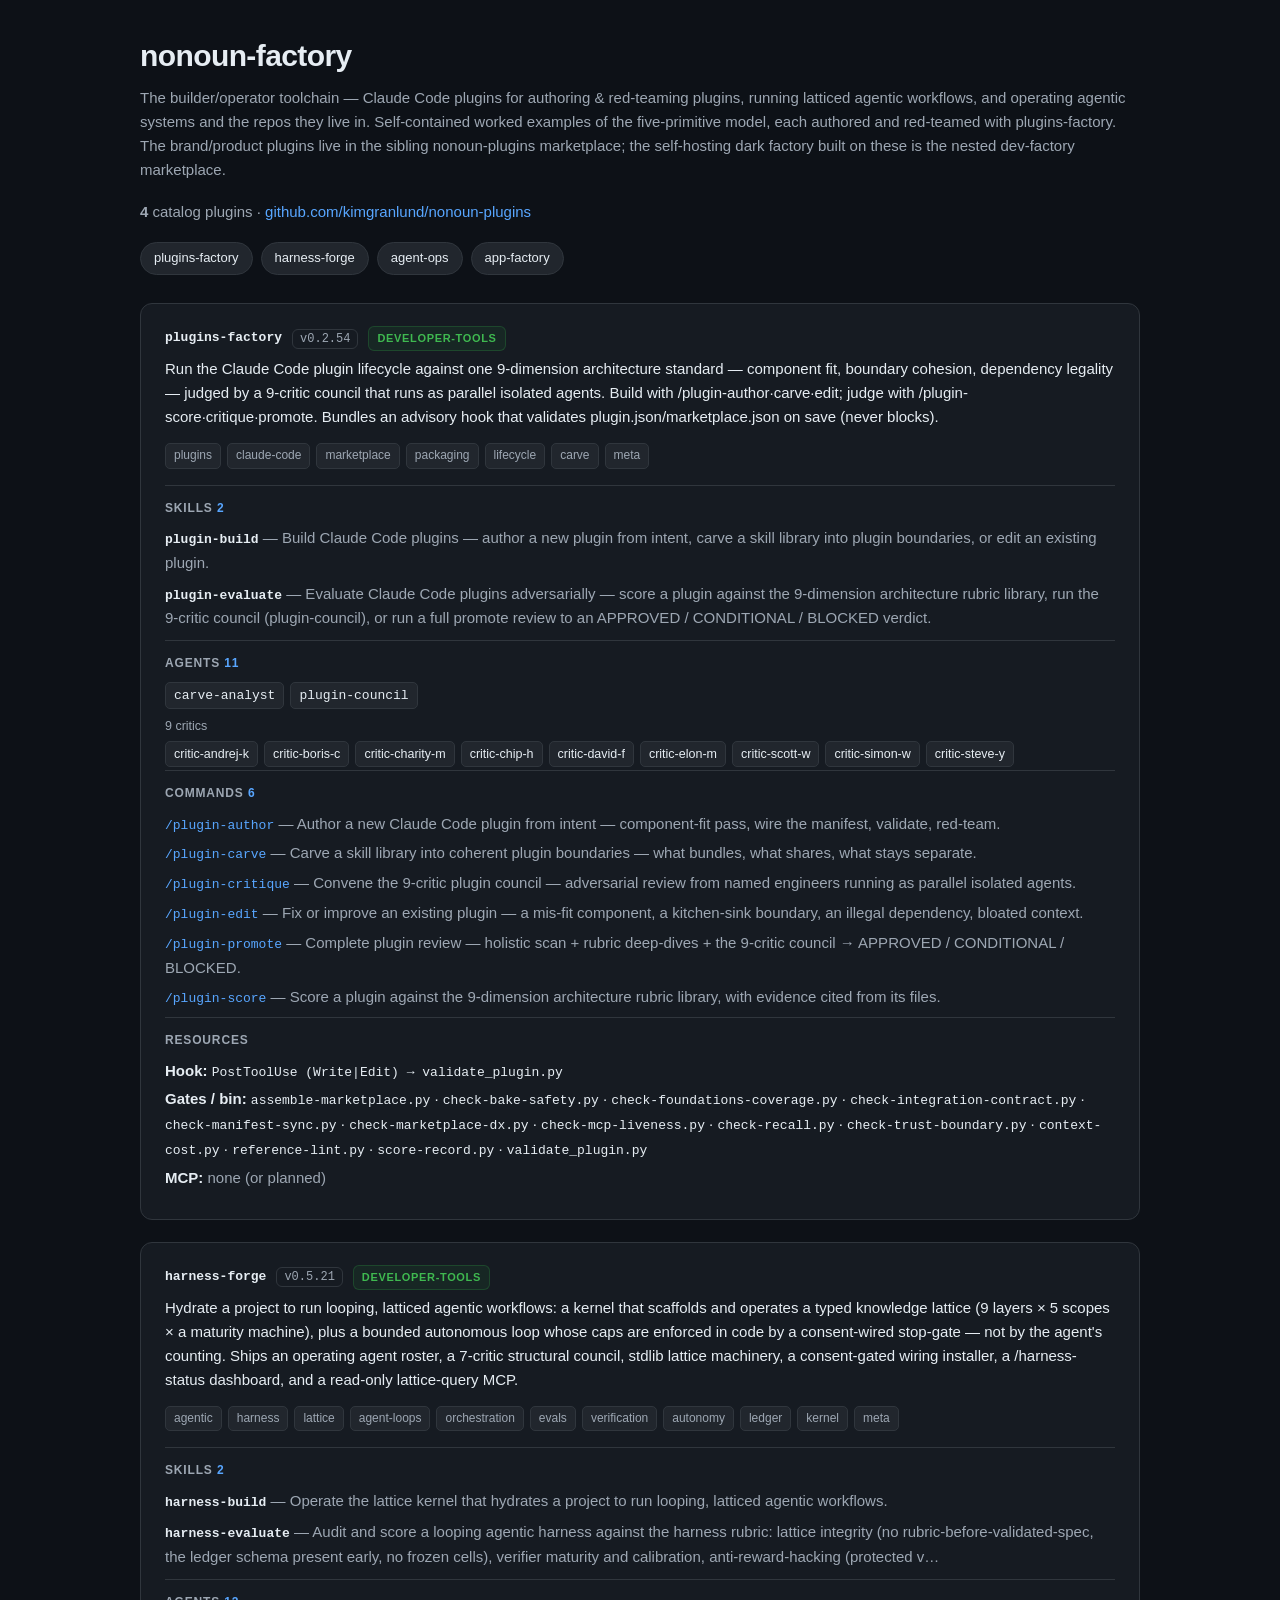
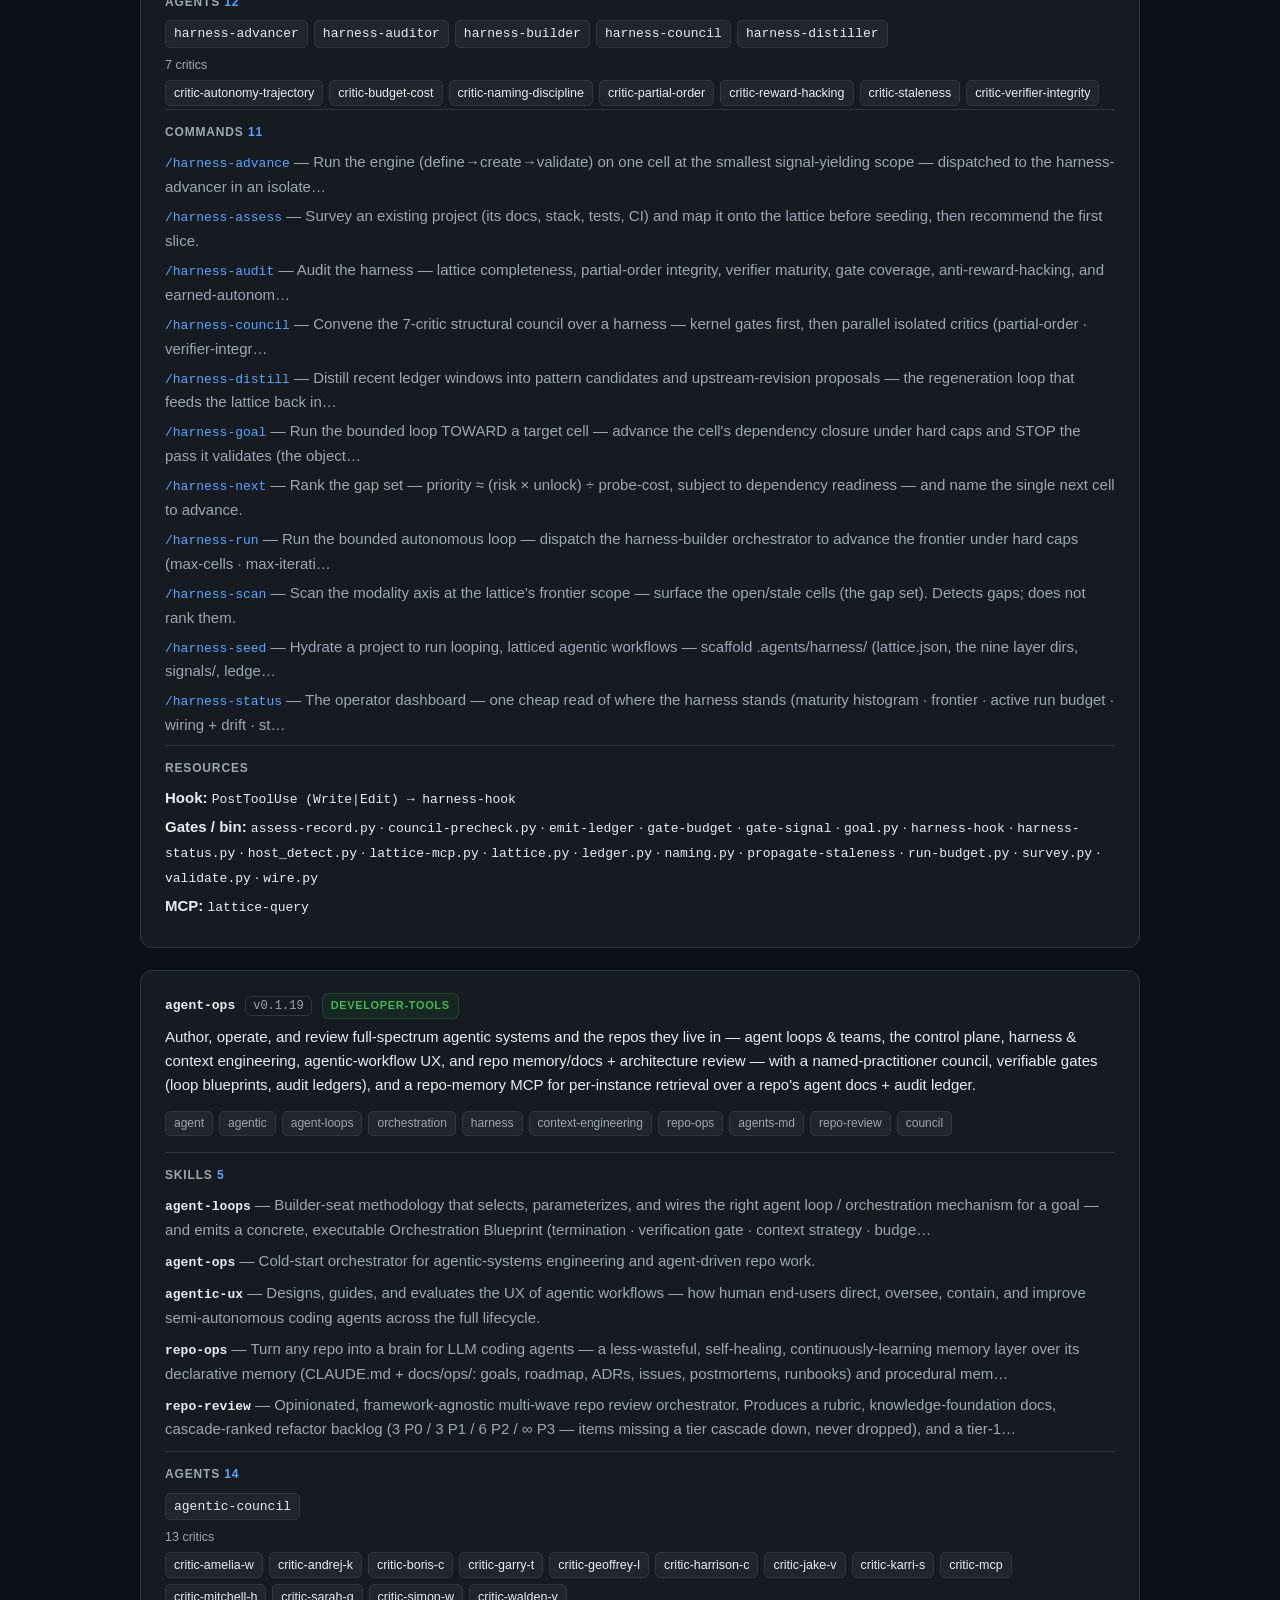
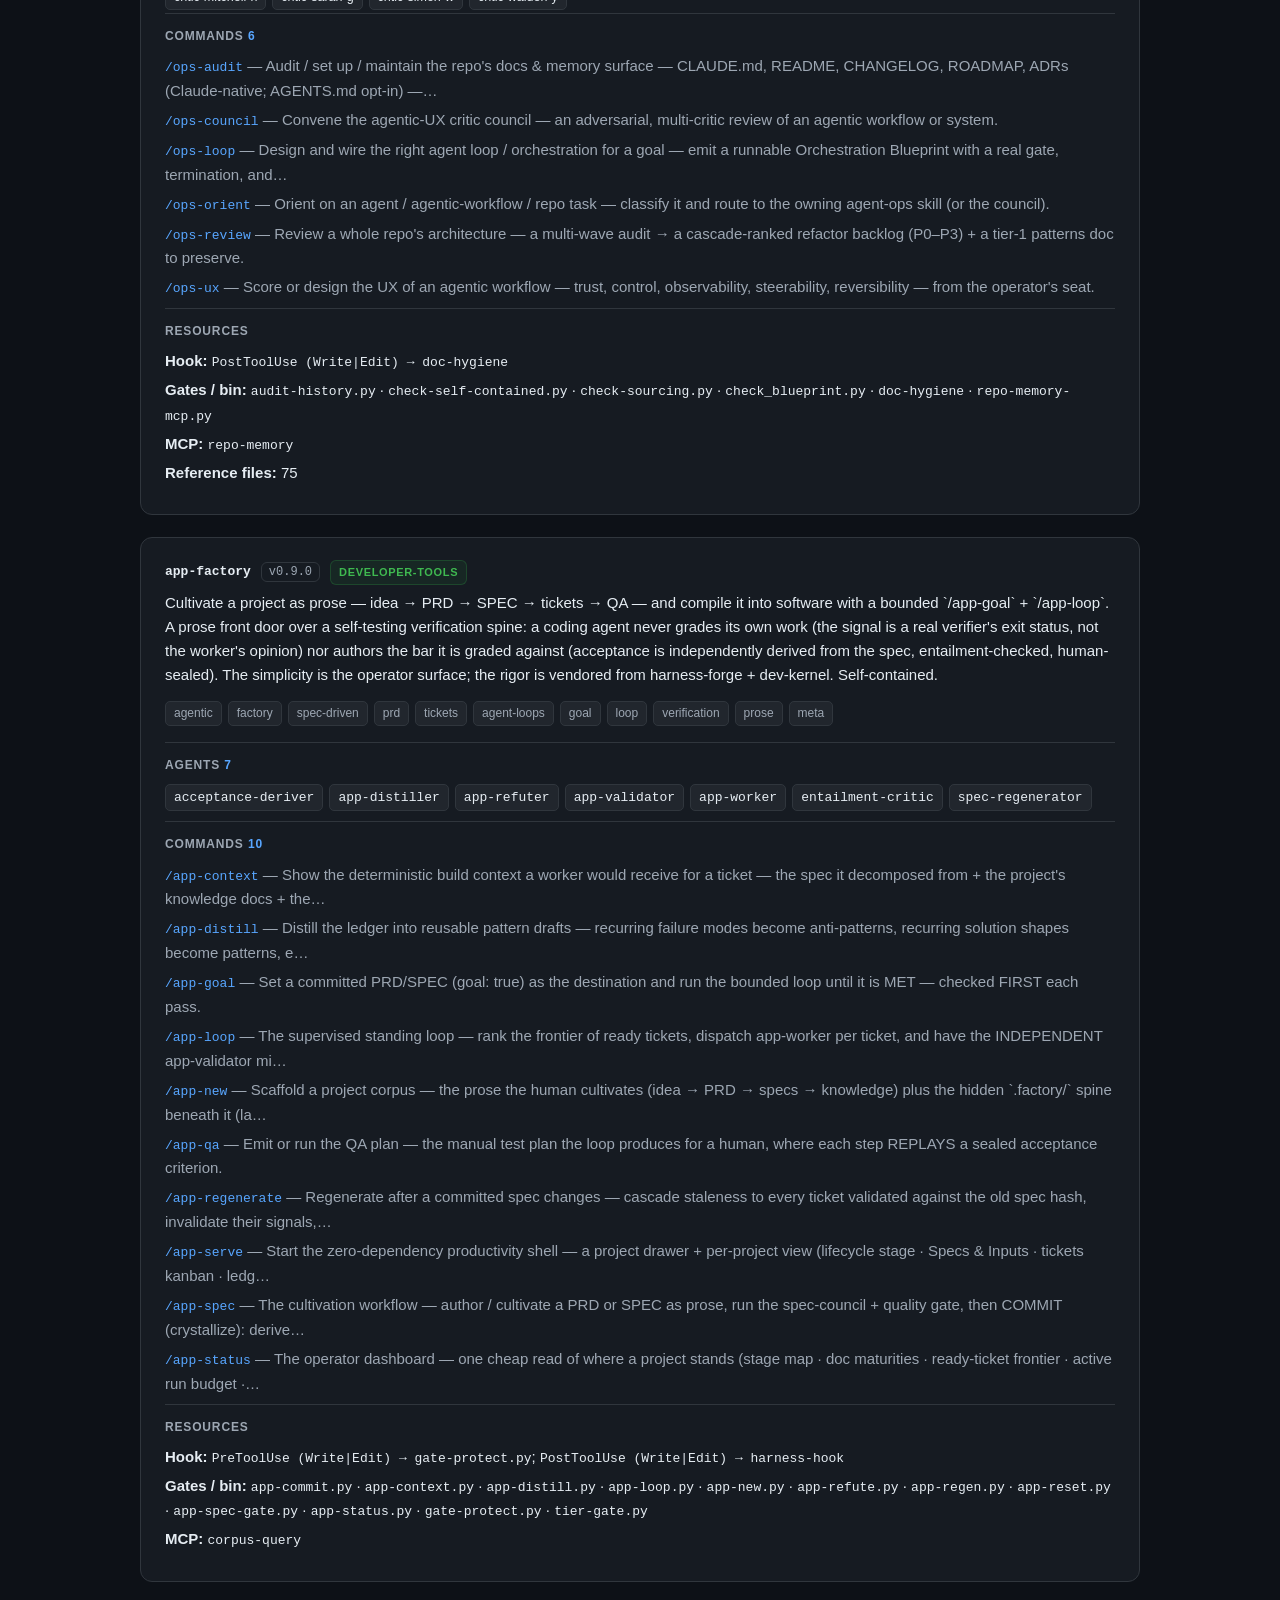
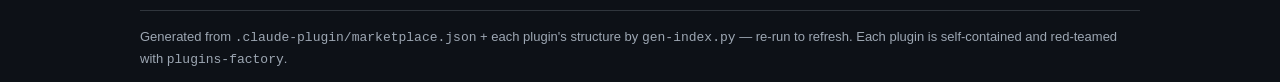
==== index.html @ a5244bf3 "dev-factory: harness-council hardening of the prompt→autonomous loop (H5/H6) A harness-council red-t" ====
<!doctype html>
<html lang="en"><head><meta charset="utf-8">
<meta name="viewport" content="width=device-width,initial-scale=1">
<title>nonoun-factory — catalog</title>
<style>
:root{--bg:#0d1117;--card:#161b22;--bd:#30363d;--fg:#e6edf3;--mut:#9da7b3;--acc:#58a6ff;--chip:#21262d}
*{box-sizing:border-box}
body{margin:0;background:var(--bg);color:var(--fg);font:15px/1.6 -apple-system,BlinkMacSystemFont,"Segoe UI",Helvetica,Arial,sans-serif}
a{color:var(--acc);text-decoration:none}a:hover{text-decoration:underline}
.wrap{max-width:1040px;margin:0 auto;padding:32px 20px 64px}
header h1{margin:0 0 6px;font-size:30px;letter-spacing:-.02em}
header .sub{color:var(--mut);margin:0 0 18px}
nav{display:flex;flex-wrap:wrap;gap:8px;margin:0 0 28px}
nav a{background:var(--chip);border:1px solid var(--bd);border-radius:20px;padding:5px 13px;font-size:13px;color:var(--fg)}
nav a:hover{border-color:var(--acc);text-decoration:none}
.card{background:var(--card);border:1px solid var(--bd);border-radius:12px;padding:22px 24px;margin:0 0 22px;scroll-margin-top:16px}
.card h2{margin:0 0 4px;font-size:22px;display:flex;align-items:center;gap:10px;flex-wrap:wrap}
.ver{font:12px/1 ui-monospace,monospace;color:var(--mut);border:1px solid var(--bd);border-radius:6px;padding:3px 7px}
.cat{font-size:11px;text-transform:uppercase;letter-spacing:.06em;color:#3fb950;border:1px solid #2ea04344;background:#2ea04318;border-radius:6px;padding:3px 8px}
.desc{color:var(--fg);margin:6px 0 14px}
.chips{display:flex;flex-wrap:wrap;gap:6px;margin:0 0 16px}
.chip{background:var(--chip);border:1px solid var(--bd);border-radius:5px;padding:2px 8px;font-size:12px;color:var(--mut)}
.sec{border-top:1px solid var(--bd);padding:13px 0 3px}
.sec h3{margin:0 0 8px;font-size:12px;text-transform:uppercase;letter-spacing:.07em;color:var(--mut)}
.sec h3 .n{color:var(--acc)}
code,.mono{font-family:ui-monospace,SFMono-Regular,Menlo,monospace;font-size:13px}
.skill{margin:0 0 7px}
.skill b{color:var(--fg)}.skill .d{color:var(--mut)}
.list{display:flex;flex-wrap:wrap;gap:6px}
.list .it{background:var(--chip);border:1px solid var(--bd);border-radius:5px;padding:2px 8px;font-size:12.5px}
.cmd{margin:0 0 5px}.cmd code{color:var(--acc)}.cmd .d{color:var(--mut)}
.muted{color:var(--mut)}
footer{color:var(--mut);font-size:13px;border-top:1px solid var(--bd);margin-top:28px;padding-top:16px}
</style></head><body><div class='wrap'>
<header><h1>nonoun-factory</h1>
<p class='sub'>The builder/operator toolchain — Claude Code plugins for authoring &amp; red-teaming plugins, running latticed agentic workflows, and operating agentic systems and the repos they live in. Self-contained worked examples of the five-primitive model, each authored and red-teamed with plugins-factory. The brand/product plugins live in the sibling nonoun-plugins marketplace; the self-hosting dark factory built on these is the nested dev-factory marketplace.</p>
<p class='sub'><b>4</b> catalog plugins · <a href='https://github.com/kimgranlund/nonoun-plugins'>github.com/kimgranlund/nonoun-plugins</a></p></header>
<nav><a href='#plugins-factory'>plugins-factory</a><a href='#harness-forge'>harness-forge</a><a href='#agent-ops'>agent-ops</a><a href='#app-factory'>app-factory</a></nav>
<section class='card' id='plugins-factory'>
<h2><code>plugins-factory</code> <span class='ver'>v0.2.54</span> <span class='cat'>developer-tools</span></h2>
<p class='desc'>Run the Claude Code plugin lifecycle against one 9-dimension architecture standard — component fit, boundary cohesion, dependency legality — judged by a 9-critic council that runs as parallel isolated agents. Build with /plugin-author·carve·edit; judge with /plugin-score·critique·promote. Bundles an advisory hook that validates plugin.json/marketplace.json on save (never blocks).</p>
<div class='chips'><span class='chip'>plugins</span><span class='chip'>claude-code</span><span class='chip'>marketplace</span><span class='chip'>packaging</span><span class='chip'>lifecycle</span><span class='chip'>carve</span><span class='chip'>meta</span></div>
<div class='sec'><h3>Skills <span class='n'>2</span></h3>
<div class='skill'><b><code>plugin-build</code></b> <span class='d'>— Build Claude Code plugins — author a new plugin from intent, carve a skill library into plugin boundaries, or edit an existing plugin.</span></div>
<div class='skill'><b><code>plugin-evaluate</code></b> <span class='d'>— Evaluate Claude Code plugins adversarially — score a plugin against the 9-dimension architecture rubric library, run the 9-critic council (plugin-council), or run a full promote review to an APPROVED / CONDITIONAL / BLOCKED verdict.</span></div>
</div>
<div class='sec'><h3>Agents <span class='n'>11</span></h3>
<div class='list' style='margin-bottom:7px'><span class='it'><code>carve-analyst</code></span><span class='it'><code>plugin-council</code></span></div>
<div class='muted' style='font-size:12.5px;margin-bottom:5px'>9 critics</div>
<div class='list'><span class='it'>critic-andrej-k</span><span class='it'>critic-boris-c</span><span class='it'>critic-charity-m</span><span class='it'>critic-chip-h</span><span class='it'>critic-david-f</span><span class='it'>critic-elon-m</span><span class='it'>critic-scott-w</span><span class='it'>critic-simon-w</span><span class='it'>critic-steve-y</span></div>
</div>
<div class='sec'><h3>Commands <span class='n'>6</span></h3>
<div class='cmd'><code>/plugin-author</code> <span class='d'>— Author a new Claude Code plugin from intent — component-fit pass, wire the manifest, validate, red-team.</span></div>
<div class='cmd'><code>/plugin-carve</code> <span class='d'>— Carve a skill library into coherent plugin boundaries — what bundles, what shares, what stays separate.</span></div>
<div class='cmd'><code>/plugin-critique</code> <span class='d'>— Convene the 9-critic plugin council — adversarial review from named engineers running as parallel isolated agents.</span></div>
<div class='cmd'><code>/plugin-edit</code> <span class='d'>— Fix or improve an existing plugin — a mis-fit component, a kitchen-sink boundary, an illegal dependency, bloated context.</span></div>
<div class='cmd'><code>/plugin-promote</code> <span class='d'>— Complete plugin review — holistic scan + rubric deep-dives + the 9-critic council → APPROVED / CONDITIONAL / BLOCKED.</span></div>
<div class='cmd'><code>/plugin-score</code> <span class='d'>— Score a plugin against the 9-dimension architecture rubric library, with evidence cited from its files.</span></div>
</div>
<div class='sec'><h3>Resources</h3><div style='margin-bottom:4px'><b>Hook:</b> <code>PostToolUse (Write|Edit) → validate_plugin.py</code></div><div style='margin-bottom:4px'><b>Gates / bin:</b> <code>assemble-marketplace.py</code> · <code>check-bake-safety.py</code> · <code>check-foundations-coverage.py</code> · <code>check-integration-contract.py</code> · <code>check-manifest-sync.py</code> · <code>check-marketplace-dx.py</code> · <code>check-mcp-liveness.py</code> · <code>check-recall.py</code> · <code>check-trust-boundary.py</code> · <code>context-cost.py</code> · <code>reference-lint.py</code> · <code>score-record.py</code> · <code>validate_plugin.py</code></div><div style='margin-bottom:4px'><b>MCP:</b> <span class='muted'>none (or planned)</span></div></div>
</section>
<section class='card' id='harness-forge'>
<h2><code>harness-forge</code> <span class='ver'>v0.5.21</span> <span class='cat'>developer-tools</span></h2>
<p class='desc'>Hydrate a project to run looping, latticed agentic workflows: a kernel that scaffolds and operates a typed knowledge lattice (9 layers × 5 scopes × a maturity machine), plus a bounded autonomous loop whose caps are enforced in code by a consent-wired stop-gate — not by the agent&#x27;s counting. Ships an operating agent roster, a 7-critic structural council, stdlib lattice machinery, a consent-gated wiring installer, a /harness-status dashboard, and a read-only lattice-query MCP.</p>
<div class='chips'><span class='chip'>agentic</span><span class='chip'>harness</span><span class='chip'>lattice</span><span class='chip'>agent-loops</span><span class='chip'>orchestration</span><span class='chip'>evals</span><span class='chip'>verification</span><span class='chip'>autonomy</span><span class='chip'>ledger</span><span class='chip'>kernel</span><span class='chip'>meta</span></div>
<div class='sec'><h3>Skills <span class='n'>2</span></h3>
<div class='skill'><b><code>harness-build</code></b> <span class='d'>— Operate the lattice kernel that hydrates a project to run looping, latticed agentic workflows.</span></div>
<div class='skill'><b><code>harness-evaluate</code></b> <span class='d'>— Audit and score a looping agentic harness against the harness rubric: lattice integrity (no rubric-before-validated-spec, the ledger schema present early, no frozen cells), verifier maturity and calibration, anti-reward-hacking (protected v…</span></div>
</div>
<div class='sec'><h3>Agents <span class='n'>12</span></h3>
<div class='list' style='margin-bottom:7px'><span class='it'><code>harness-advancer</code></span><span class='it'><code>harness-auditor</code></span><span class='it'><code>harness-builder</code></span><span class='it'><code>harness-council</code></span><span class='it'><code>harness-distiller</code></span></div>
<div class='muted' style='font-size:12.5px;margin-bottom:5px'>7 critics</div>
<div class='list'><span class='it'>critic-autonomy-trajectory</span><span class='it'>critic-budget-cost</span><span class='it'>critic-naming-discipline</span><span class='it'>critic-partial-order</span><span class='it'>critic-reward-hacking</span><span class='it'>critic-staleness</span><span class='it'>critic-verifier-integrity</span></div>
</div>
<div class='sec'><h3>Commands <span class='n'>11</span></h3>
<div class='cmd'><code>/harness-advance</code> <span class='d'>— Run the engine (define→create→validate) on one cell at the smallest signal-yielding scope — dispatched to the harness-advancer in an isolate…</span></div>
<div class='cmd'><code>/harness-assess</code> <span class='d'>— Survey an existing project (its docs, stack, tests, CI) and map it onto the lattice before seeding, then recommend the first slice.</span></div>
<div class='cmd'><code>/harness-audit</code> <span class='d'>— Audit the harness — lattice completeness, partial-order integrity, verifier maturity, gate coverage, anti-reward-hacking, and earned-autonom…</span></div>
<div class='cmd'><code>/harness-council</code> <span class='d'>— Convene the 7-critic structural council over a harness — kernel gates first, then parallel isolated critics (partial-order · verifier-integr…</span></div>
<div class='cmd'><code>/harness-distill</code> <span class='d'>— Distill recent ledger windows into pattern candidates and upstream-revision proposals — the regeneration loop that feeds the lattice back in…</span></div>
<div class='cmd'><code>/harness-goal</code> <span class='d'>— Run the bounded loop TOWARD a target cell — advance the cell&#x27;s dependency closure under hard caps and STOP the pass it validates (the object…</span></div>
<div class='cmd'><code>/harness-next</code> <span class='d'>— Rank the gap set — priority ≈ (risk × unlock) ÷ probe-cost, subject to dependency readiness — and name the single next cell to advance.</span></div>
<div class='cmd'><code>/harness-run</code> <span class='d'>— Run the bounded autonomous loop — dispatch the harness-builder orchestrator to advance the frontier under hard caps (max-cells · max-iterati…</span></div>
<div class='cmd'><code>/harness-scan</code> <span class='d'>— Scan the modality axis at the lattice&#x27;s frontier scope — surface the open/stale cells (the gap set). Detects gaps; does not rank them.</span></div>
<div class='cmd'><code>/harness-seed</code> <span class='d'>— Hydrate a project to run looping, latticed agentic workflows — scaffold .agents/harness/ (lattice.json, the nine layer dirs, signals/, ledge…</span></div>
<div class='cmd'><code>/harness-status</code> <span class='d'>— The operator dashboard — one cheap read of where the harness stands (maturity histogram · frontier · active run budget · wiring + drift · st…</span></div>
</div>
<div class='sec'><h3>Resources</h3><div style='margin-bottom:4px'><b>Hook:</b> <code>PostToolUse (Write|Edit) → harness-hook</code></div><div style='margin-bottom:4px'><b>Gates / bin:</b> <code>assess-record.py</code> · <code>council-precheck.py</code> · <code>emit-ledger</code> · <code>gate-budget</code> · <code>gate-signal</code> · <code>goal.py</code> · <code>harness-hook</code> · <code>harness-status.py</code> · <code>host_detect.py</code> · <code>lattice-mcp.py</code> · <code>lattice.py</code> · <code>ledger.py</code> · <code>naming.py</code> · <code>propagate-staleness</code> · <code>run-budget.py</code> · <code>survey.py</code> · <code>validate.py</code> · <code>wire.py</code></div><div style='margin-bottom:4px'><b>MCP:</b> <code>lattice-query</code></div></div>
</section>
<section class='card' id='agent-ops'>
<h2><code>agent-ops</code> <span class='ver'>v0.1.19</span> <span class='cat'>developer-tools</span></h2>
<p class='desc'>Author, operate, and review full-spectrum agentic systems and the repos they live in — agent loops &amp; teams, the control plane, harness &amp; context engineering, agentic-workflow UX, and repo memory/docs + architecture review — with a named-practitioner council, verifiable gates (loop blueprints, audit ledgers), and a repo-memory MCP for per-instance retrieval over a repo&#x27;s agent docs + audit ledger.</p>
<div class='chips'><span class='chip'>agent</span><span class='chip'>agentic</span><span class='chip'>agent-loops</span><span class='chip'>orchestration</span><span class='chip'>harness</span><span class='chip'>context-engineering</span><span class='chip'>repo-ops</span><span class='chip'>agents-md</span><span class='chip'>repo-review</span><span class='chip'>council</span></div>
<div class='sec'><h3>Skills <span class='n'>5</span></h3>
<div class='skill'><b><code>agent-loops</code></b> <span class='d'>— Builder-seat methodology that selects, parameterizes, and wires the right agent loop / orchestration mechanism for a goal — and emits a concrete, executable Orchestration Blueprint (termination · verification gate · context strategy · budge…</span></div>
<div class='skill'><b><code>agent-ops</code></b> <span class='d'>— Cold-start orchestrator for agentic-systems engineering and agent-driven repo work.</span></div>
<div class='skill'><b><code>agentic-ux</code></b> <span class='d'>— Designs, guides, and evaluates the UX of agentic workflows — how human end-users direct, oversee, contain, and improve semi-autonomous coding agents across the full lifecycle.</span></div>
<div class='skill'><b><code>repo-ops</code></b> <span class='d'>— Turn any repo into a brain for LLM coding agents — a less-wasteful, self-healing, continuously-learning memory layer over its declarative memory (CLAUDE.md + docs/ops/: goals, roadmap, ADRs, issues, postmortems, runbooks) and procedural mem…</span></div>
<div class='skill'><b><code>repo-review</code></b> <span class='d'>— Opinionated, framework-agnostic multi-wave repo review orchestrator. Produces a rubric, knowledge-foundation docs, cascade-ranked refactor backlog (3 P0 / 3 P1 / 6 P2 / ∞ P3 — items missing a tier cascade down, never dropped), and a tier-1…</span></div>
</div>
<div class='sec'><h3>Agents <span class='n'>14</span></h3>
<div class='list' style='margin-bottom:7px'><span class='it'><code>agentic-council</code></span></div>
<div class='muted' style='font-size:12.5px;margin-bottom:5px'>13 critics</div>
<div class='list'><span class='it'>critic-amelia-w</span><span class='it'>critic-andrej-k</span><span class='it'>critic-boris-c</span><span class='it'>critic-garry-t</span><span class='it'>critic-geoffrey-l</span><span class='it'>critic-harrison-c</span><span class='it'>critic-jake-v</span><span class='it'>critic-karri-s</span><span class='it'>critic-mcp</span><span class='it'>critic-mitchell-h</span><span class='it'>critic-sarah-g</span><span class='it'>critic-simon-w</span><span class='it'>critic-walden-y</span></div>
</div>
<div class='sec'><h3>Commands <span class='n'>6</span></h3>
<div class='cmd'><code>/ops-audit</code> <span class='d'>— Audit / set up / maintain the repo&#x27;s docs &amp; memory surface — CLAUDE.md, README, CHANGELOG, ROADMAP, ADRs (Claude-native; AGENTS.md opt-in) —…</span></div>
<div class='cmd'><code>/ops-council</code> <span class='d'>— Convene the agentic-UX critic council — an adversarial, multi-critic review of an agentic workflow or system.</span></div>
<div class='cmd'><code>/ops-loop</code> <span class='d'>— Design and wire the right agent loop / orchestration for a goal — emit a runnable Orchestration Blueprint with a real gate, termination, and…</span></div>
<div class='cmd'><code>/ops-orient</code> <span class='d'>— Orient on an agent / agentic-workflow / repo task — classify it and route to the owning agent-ops skill (or the council).</span></div>
<div class='cmd'><code>/ops-review</code> <span class='d'>— Review a whole repo&#x27;s architecture — a multi-wave audit → a cascade-ranked refactor backlog (P0–P3) + a tier-1 patterns doc to preserve.</span></div>
<div class='cmd'><code>/ops-ux</code> <span class='d'>— Score or design the UX of an agentic workflow — trust, control, observability, steerability, reversibility — from the operator&#x27;s seat.</span></div>
</div>
<div class='sec'><h3>Resources</h3><div style='margin-bottom:4px'><b>Hook:</b> <code>PostToolUse (Write|Edit) → doc-hygiene</code></div><div style='margin-bottom:4px'><b>Gates / bin:</b> <code>audit-history.py</code> · <code>check-self-contained.py</code> · <code>check-sourcing.py</code> · <code>check_blueprint.py</code> · <code>doc-hygiene</code> · <code>repo-memory-mcp.py</code></div><div style='margin-bottom:4px'><b>MCP:</b> <code>repo-memory</code></div><div style='margin-bottom:4px'><b>Reference files:</b> 75</div></div>
</section>
<section class='card' id='app-factory'>
<h2><code>app-factory</code> <span class='ver'>v0.9.0</span> <span class='cat'>developer-tools</span></h2>
<p class='desc'>Cultivate a project as prose — idea → PRD → SPEC → tickets → QA — and compile it into software with a bounded `/app-goal` + `/app-loop`. A prose front door over a self-testing verification spine: a coding agent never grades its own work (the signal is a real verifier&#x27;s exit status, not the worker&#x27;s opinion) nor authors the bar it is graded against (acceptance is independently derived from the spec, entailment-checked, human-sealed). The simplicity is the operator surface; the rigor is vendored from harness-forge + dev-kernel. Self-contained.</p>
<div class='chips'><span class='chip'>agentic</span><span class='chip'>factory</span><span class='chip'>spec-driven</span><span class='chip'>prd</span><span class='chip'>tickets</span><span class='chip'>agent-loops</span><span class='chip'>goal</span><span class='chip'>loop</span><span class='chip'>verification</span><span class='chip'>prose</span><span class='chip'>meta</span></div>
<div class='sec'><h3>Agents <span class='n'>7</span></h3>
<div class='list' style='margin-bottom:7px'><span class='it'><code>acceptance-deriver</code></span><span class='it'><code>app-distiller</code></span><span class='it'><code>app-refuter</code></span><span class='it'><code>app-validator</code></span><span class='it'><code>app-worker</code></span><span class='it'><code>entailment-critic</code></span><span class='it'><code>spec-regenerator</code></span></div>
</div>
<div class='sec'><h3>Commands <span class='n'>10</span></h3>
<div class='cmd'><code>/app-context</code> <span class='d'>— Show the deterministic build context a worker would receive for a ticket — the spec it decomposed from + the project&#x27;s knowledge docs + the…</span></div>
<div class='cmd'><code>/app-distill</code> <span class='d'>— Distill the ledger into reusable pattern drafts — recurring failure modes become anti-patterns, recurring solution shapes become patterns, e…</span></div>
<div class='cmd'><code>/app-goal</code> <span class='d'>— Set a committed PRD/SPEC (goal: true) as the destination and run the bounded loop until it is MET — checked FIRST each pass.</span></div>
<div class='cmd'><code>/app-loop</code> <span class='d'>— The supervised standing loop — rank the frontier of ready tickets, dispatch app-worker per ticket, and have the INDEPENDENT app-validator mi…</span></div>
<div class='cmd'><code>/app-new</code> <span class='d'>— Scaffold a project corpus — the prose the human cultivates (idea → PRD → specs → knowledge) plus the hidden `.factory/` spine beneath it (la…</span></div>
<div class='cmd'><code>/app-qa</code> <span class='d'>— Emit or run the QA plan — the manual test plan the loop produces for a human, where each step REPLAYS a sealed acceptance criterion.</span></div>
<div class='cmd'><code>/app-regenerate</code> <span class='d'>— Regenerate after a committed spec changes — cascade staleness to every ticket validated against the old spec hash, invalidate their signals,…</span></div>
<div class='cmd'><code>/app-serve</code> <span class='d'>— Start the zero-dependency productivity shell — a project drawer + per-project view (lifecycle stage · Specs &amp; Inputs · tickets kanban · ledg…</span></div>
<div class='cmd'><code>/app-spec</code> <span class='d'>— The cultivation workflow — author / cultivate a PRD or SPEC as prose, run the spec-council + quality gate, then COMMIT (crystallize): derive…</span></div>
<div class='cmd'><code>/app-status</code> <span class='d'>— The operator dashboard — one cheap read of where a project stands (stage map · doc maturities · ready-ticket frontier · active run budget ·…</span></div>
</div>
<div class='sec'><h3>Resources</h3><div style='margin-bottom:4px'><b>Hook:</b> <code>PreToolUse (Write|Edit) → gate-protect.py</code>; <code>PostToolUse (Write|Edit) → harness-hook</code></div><div style='margin-bottom:4px'><b>Gates / bin:</b> <code>app-commit.py</code> · <code>app-context.py</code> · <code>app-distill.py</code> · <code>app-loop.py</code> · <code>app-new.py</code> · <code>app-refute.py</code> · <code>app-regen.py</code> · <code>app-reset.py</code> · <code>app-spec-gate.py</code> · <code>app-status.py</code> · <code>gate-protect.py</code> · <code>tier-gate.py</code></div><div style='margin-bottom:4px'><b>MCP:</b> <code>corpus-query</code></div></div>
</section>
<footer>Generated from <code>.claude-plugin/marketplace.json</code> + each plugin's structure by <code>gen-index.py</code> — re-run to refresh. Each plugin is self-contained and red-teamed with <code>plugins-factory</code>.</footer>
</div></body></html>
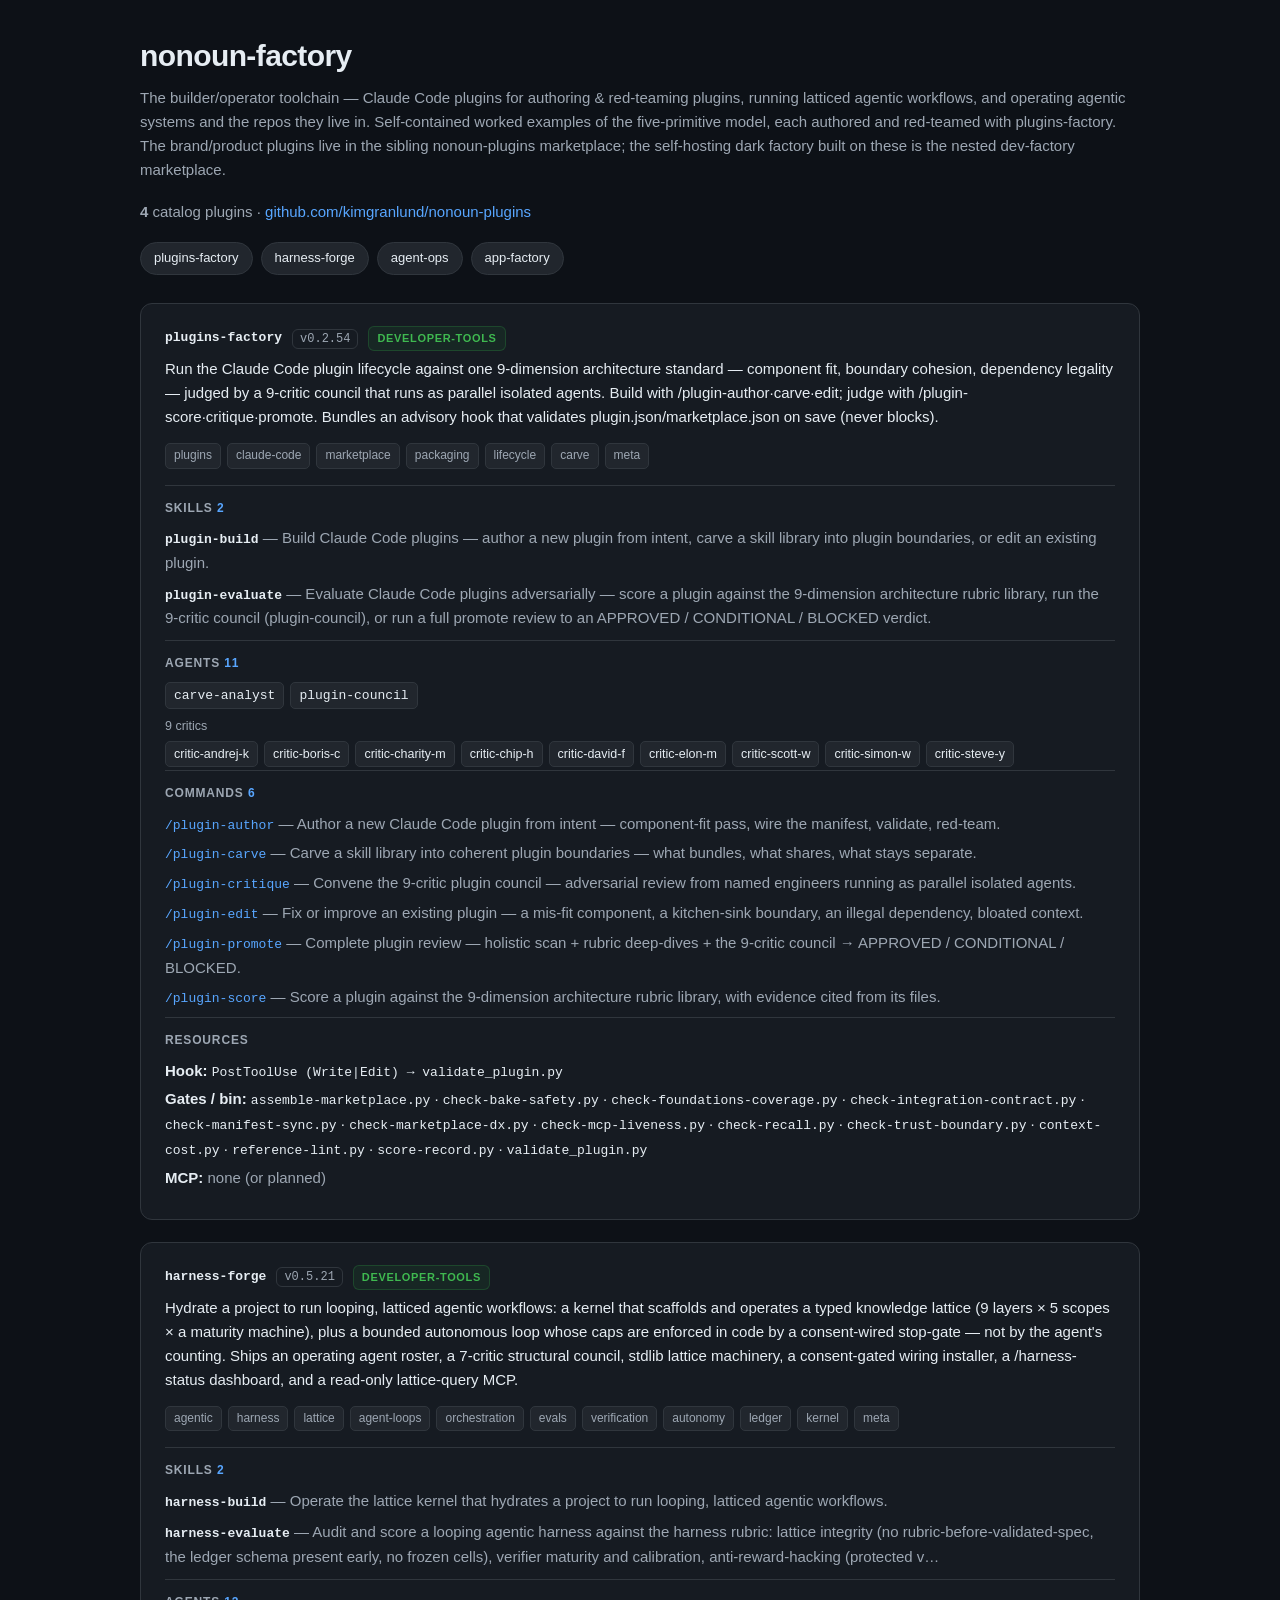
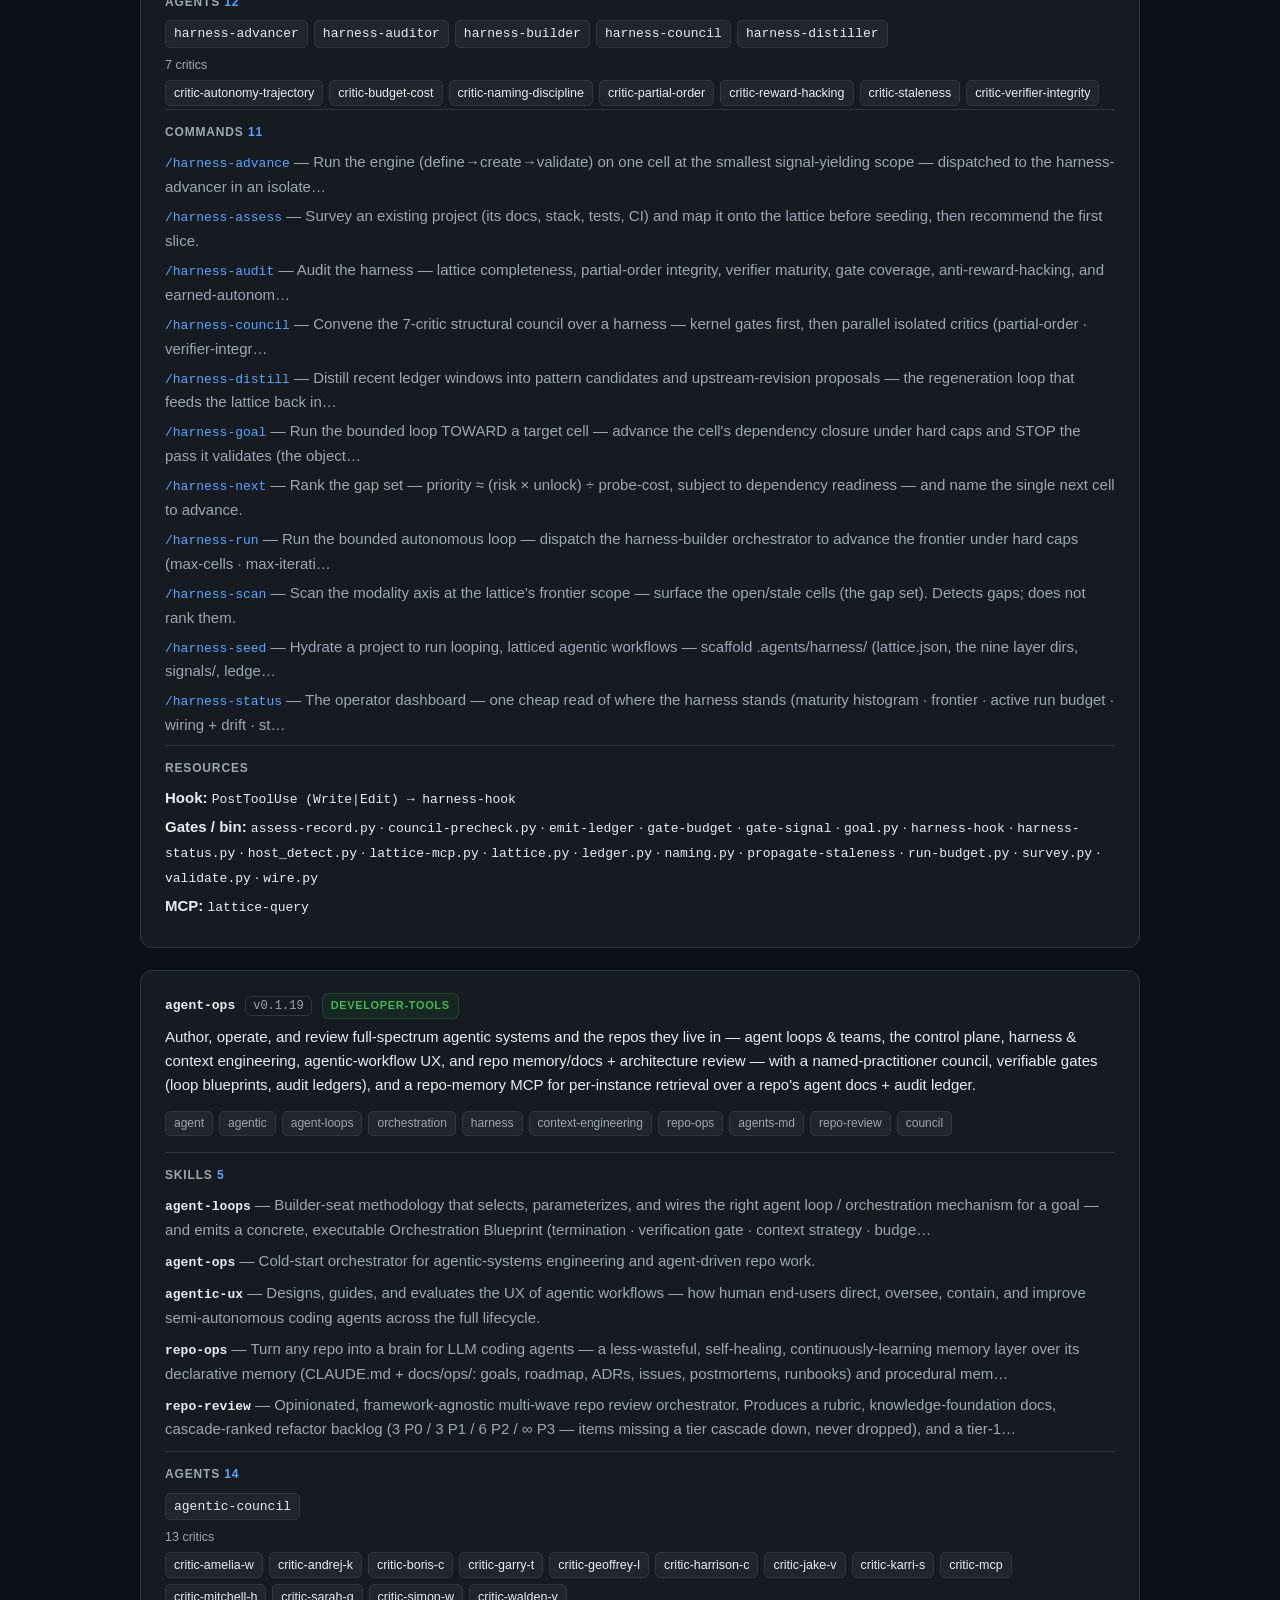
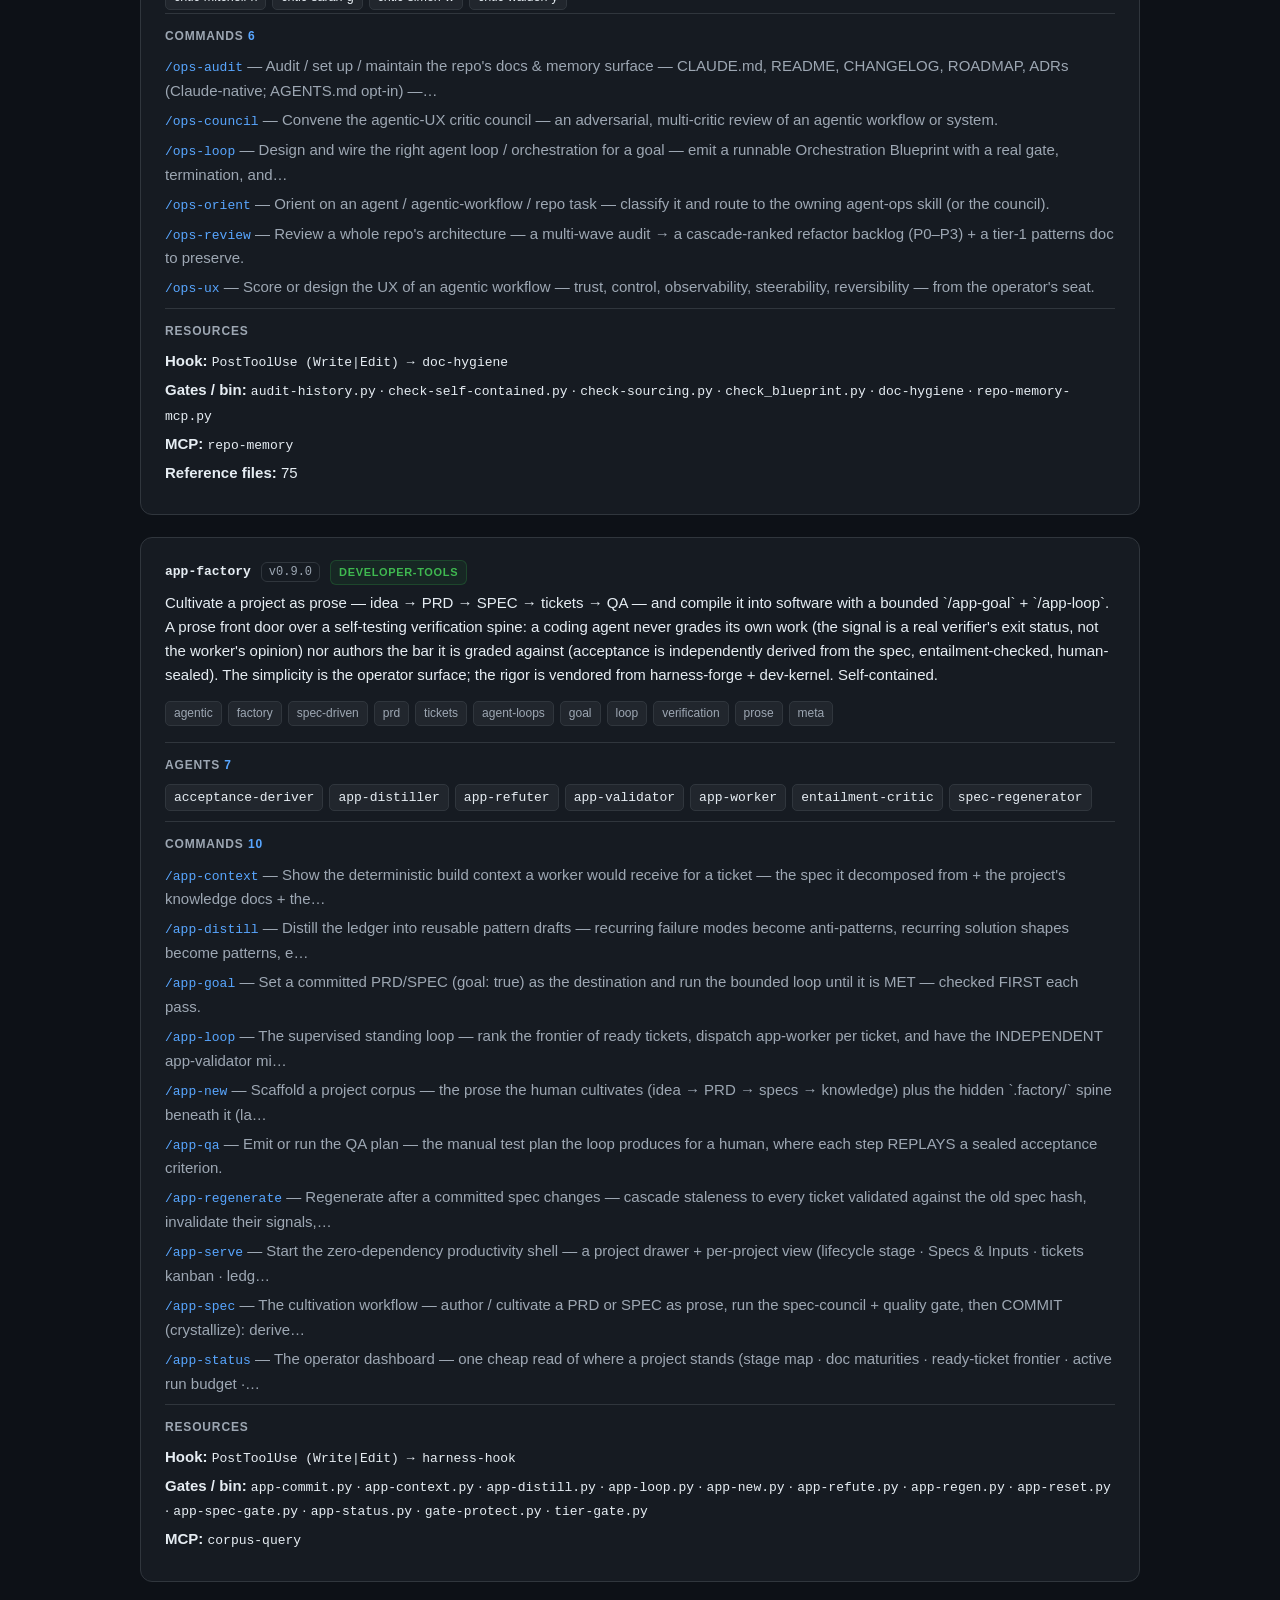
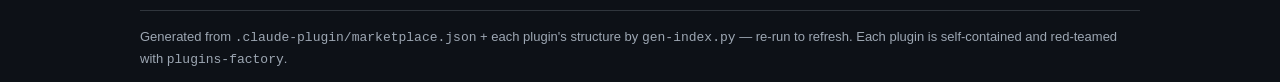
==== commit 8f97e5f8: "dev-factory: regenerate index.html against the committed tree (drop WIP pollution) The prior commit'" ====
--- a/index.html
+++ b/index.html
@@ -132,7 +132,7 @@
 <div class='cmd'><code>/app-spec</code> <span class='d'>— The cultivation workflow — author / cultivate a PRD or SPEC as prose, run the spec-council + quality gate, then COMMIT (crystallize): derive…</span></div>
 <div class='cmd'><code>/app-status</code> <span class='d'>— The operator dashboard — one cheap read of where a project stands (stage map · doc maturities · ready-ticket frontier · active run budget ·…</span></div>
 </div>
-<div class='sec'><h3>Resources</h3><div style='margin-bottom:4px'><b>Hook:</b> <code>PreToolUse (Write|Edit) → gate-protect.py</code>; <code>PostToolUse (Write|Edit) → harness-hook</code></div><div style='margin-bottom:4px'><b>Gates / bin:</b> <code>app-commit.py</code> · <code>app-context.py</code> · <code>app-distill.py</code> · <code>app-loop.py</code> · <code>app-new.py</code> · <code>app-refute.py</code> · <code>app-regen.py</code> · <code>app-reset.py</code> · <code>app-spec-gate.py</code> · <code>app-status.py</code> · <code>gate-protect.py</code> · <code>tier-gate.py</code></div><div style='margin-bottom:4px'><b>MCP:</b> <code>corpus-query</code></div></div>
+<div class='sec'><h3>Resources</h3><div style='margin-bottom:4px'><b>Hook:</b> <code>PostToolUse (Write|Edit) → harness-hook</code></div><div style='margin-bottom:4px'><b>Gates / bin:</b> <code>app-commit.py</code> · <code>app-context.py</code> · <code>app-distill.py</code> · <code>app-loop.py</code> · <code>app-new.py</code> · <code>app-refute.py</code> · <code>app-regen.py</code> · <code>app-reset.py</code> · <code>app-spec-gate.py</code> · <code>app-status.py</code> · <code>gate-protect.py</code> · <code>tier-gate.py</code></div><div style='margin-bottom:4px'><b>MCP:</b> <code>corpus-query</code></div></div>
 </section>
 <footer>Generated from <code>.claude-plugin/marketplace.json</code> + each plugin's structure by <code>gen-index.py</code> — re-run to refresh. Each plugin is self-contained and red-teamed with <code>plugins-factory</code>.</footer>
 </div></body></html>
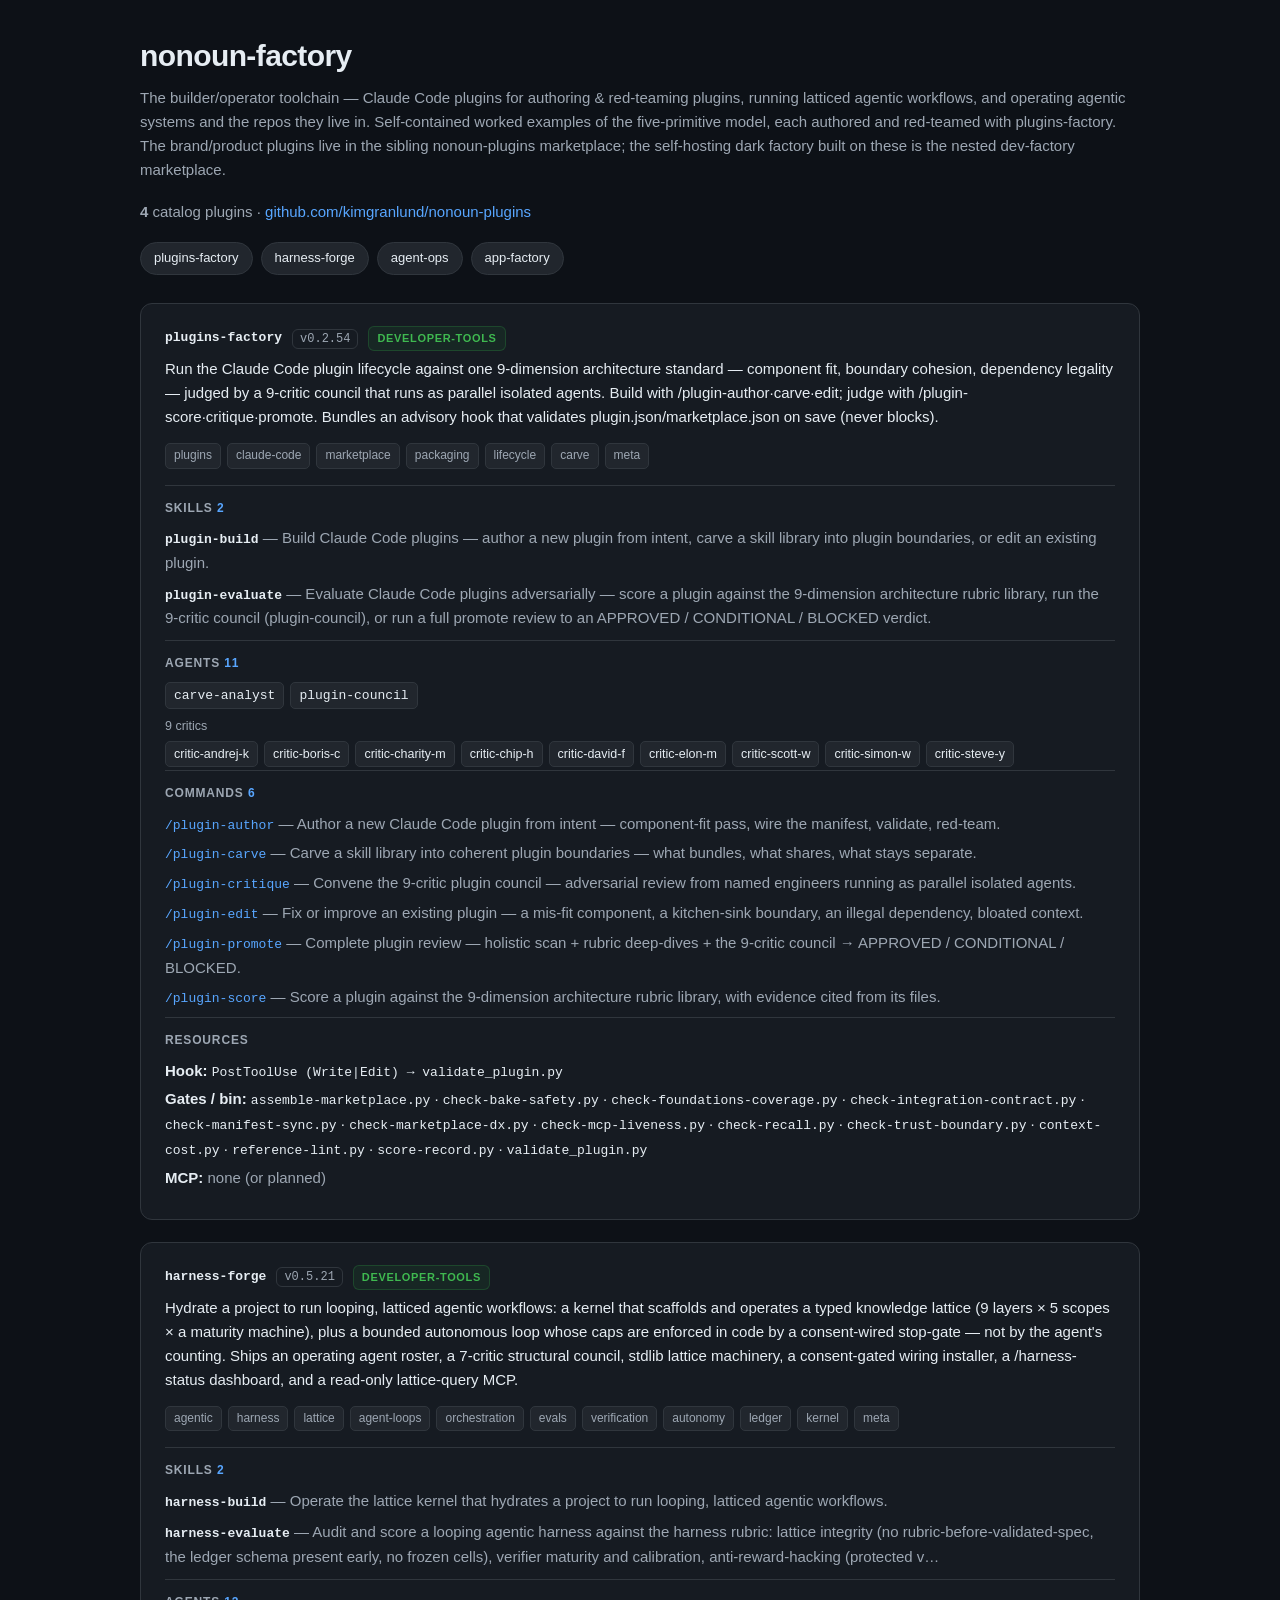
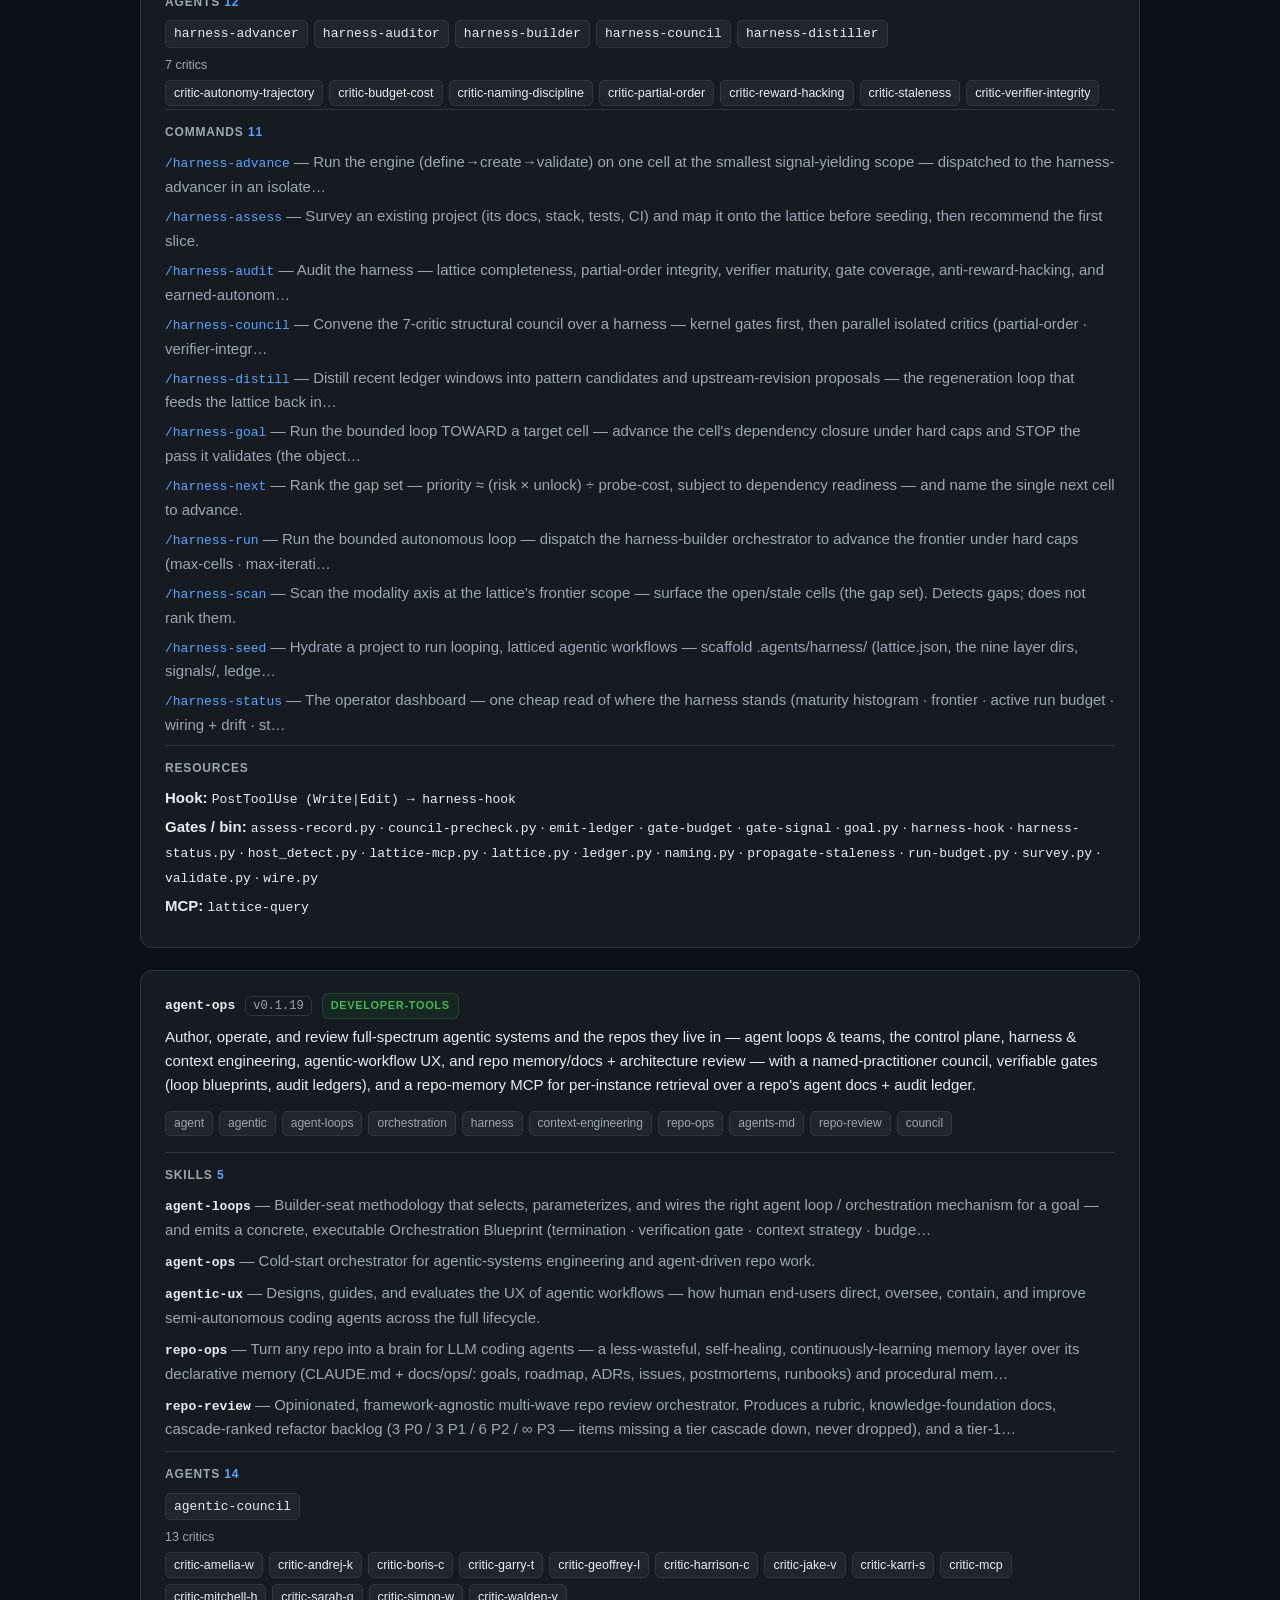
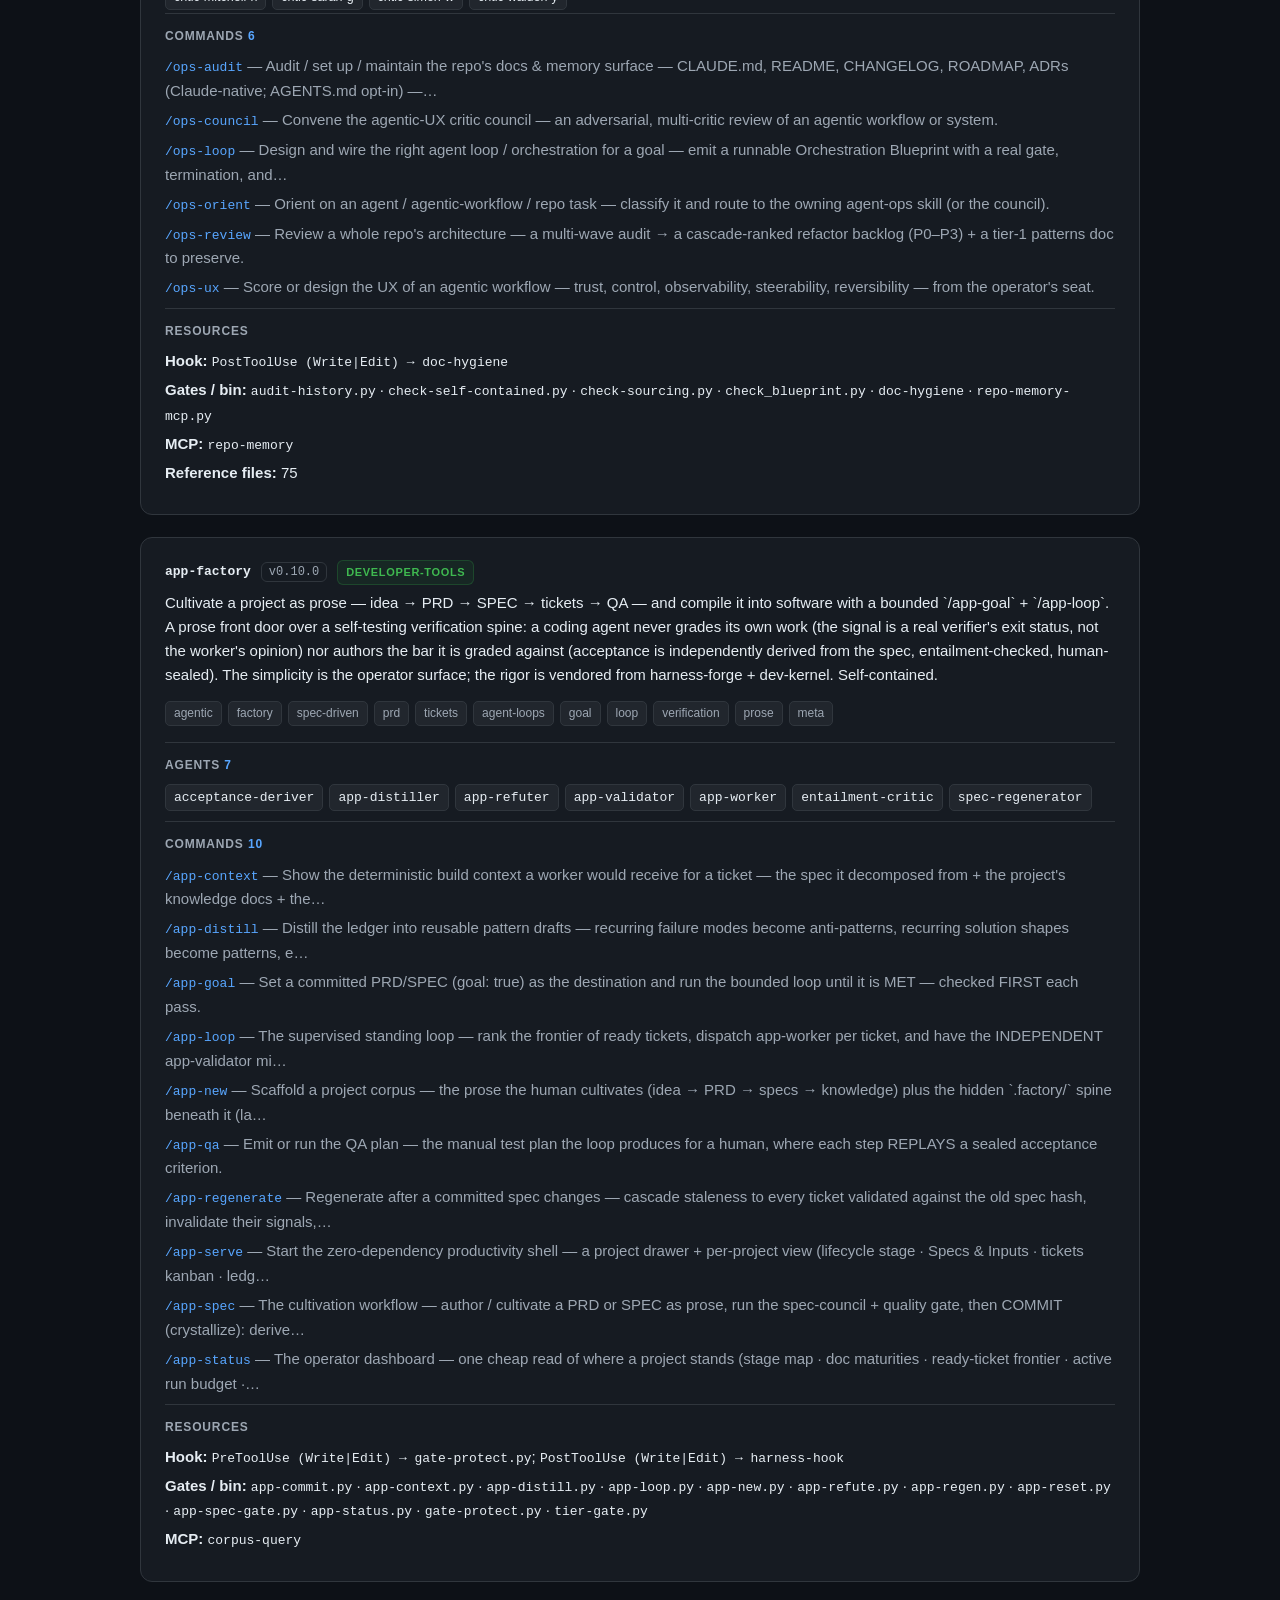
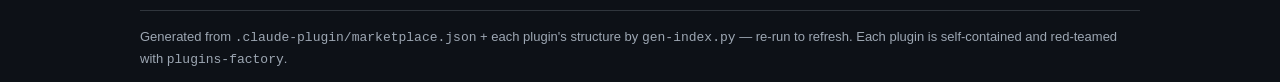
==== commit f5a2a2ce: "app-factory v0.10.0: keystone integrity — wire the deny gate, reject hollow bars, recompute stalenes" ====
--- a/index.html
+++ b/index.html
@@ -114,7 +114,7 @@
 <div class='sec'><h3>Resources</h3><div style='margin-bottom:4px'><b>Hook:</b> <code>PostToolUse (Write|Edit) → doc-hygiene</code></div><div style='margin-bottom:4px'><b>Gates / bin:</b> <code>audit-history.py</code> · <code>check-self-contained.py</code> · <code>check-sourcing.py</code> · <code>check_blueprint.py</code> · <code>doc-hygiene</code> · <code>repo-memory-mcp.py</code></div><div style='margin-bottom:4px'><b>MCP:</b> <code>repo-memory</code></div><div style='margin-bottom:4px'><b>Reference files:</b> 75</div></div>
 </section>
 <section class='card' id='app-factory'>
-<h2><code>app-factory</code> <span class='ver'>v0.9.0</span> <span class='cat'>developer-tools</span></h2>
+<h2><code>app-factory</code> <span class='ver'>v0.10.0</span> <span class='cat'>developer-tools</span></h2>
 <p class='desc'>Cultivate a project as prose — idea → PRD → SPEC → tickets → QA — and compile it into software with a bounded `/app-goal` + `/app-loop`. A prose front door over a self-testing verification spine: a coding agent never grades its own work (the signal is a real verifier&#x27;s exit status, not the worker&#x27;s opinion) nor authors the bar it is graded against (acceptance is independently derived from the spec, entailment-checked, human-sealed). The simplicity is the operator surface; the rigor is vendored from harness-forge + dev-kernel. Self-contained.</p>
 <div class='chips'><span class='chip'>agentic</span><span class='chip'>factory</span><span class='chip'>spec-driven</span><span class='chip'>prd</span><span class='chip'>tickets</span><span class='chip'>agent-loops</span><span class='chip'>goal</span><span class='chip'>loop</span><span class='chip'>verification</span><span class='chip'>prose</span><span class='chip'>meta</span></div>
 <div class='sec'><h3>Agents <span class='n'>7</span></h3>
@@ -132,7 +132,7 @@
 <div class='cmd'><code>/app-spec</code> <span class='d'>— The cultivation workflow — author / cultivate a PRD or SPEC as prose, run the spec-council + quality gate, then COMMIT (crystallize): derive…</span></div>
 <div class='cmd'><code>/app-status</code> <span class='d'>— The operator dashboard — one cheap read of where a project stands (stage map · doc maturities · ready-ticket frontier · active run budget ·…</span></div>
 </div>
-<div class='sec'><h3>Resources</h3><div style='margin-bottom:4px'><b>Hook:</b> <code>PostToolUse (Write|Edit) → harness-hook</code></div><div style='margin-bottom:4px'><b>Gates / bin:</b> <code>app-commit.py</code> · <code>app-context.py</code> · <code>app-distill.py</code> · <code>app-loop.py</code> · <code>app-new.py</code> · <code>app-refute.py</code> · <code>app-regen.py</code> · <code>app-reset.py</code> · <code>app-spec-gate.py</code> · <code>app-status.py</code> · <code>gate-protect.py</code> · <code>tier-gate.py</code></div><div style='margin-bottom:4px'><b>MCP:</b> <code>corpus-query</code></div></div>
+<div class='sec'><h3>Resources</h3><div style='margin-bottom:4px'><b>Hook:</b> <code>PreToolUse (Write|Edit) → gate-protect.py</code>; <code>PostToolUse (Write|Edit) → harness-hook</code></div><div style='margin-bottom:4px'><b>Gates / bin:</b> <code>app-commit.py</code> · <code>app-context.py</code> · <code>app-distill.py</code> · <code>app-loop.py</code> · <code>app-new.py</code> · <code>app-refute.py</code> · <code>app-regen.py</code> · <code>app-reset.py</code> · <code>app-spec-gate.py</code> · <code>app-status.py</code> · <code>gate-protect.py</code> · <code>tier-gate.py</code></div><div style='margin-bottom:4px'><b>MCP:</b> <code>corpus-query</code></div></div>
 </section>
 <footer>Generated from <code>.claude-plugin/marketplace.json</code> + each plugin's structure by <code>gen-index.py</code> — re-run to refresh. Each plugin is self-contained and red-teamed with <code>plugins-factory</code>.</footer>
 </div></body></html>
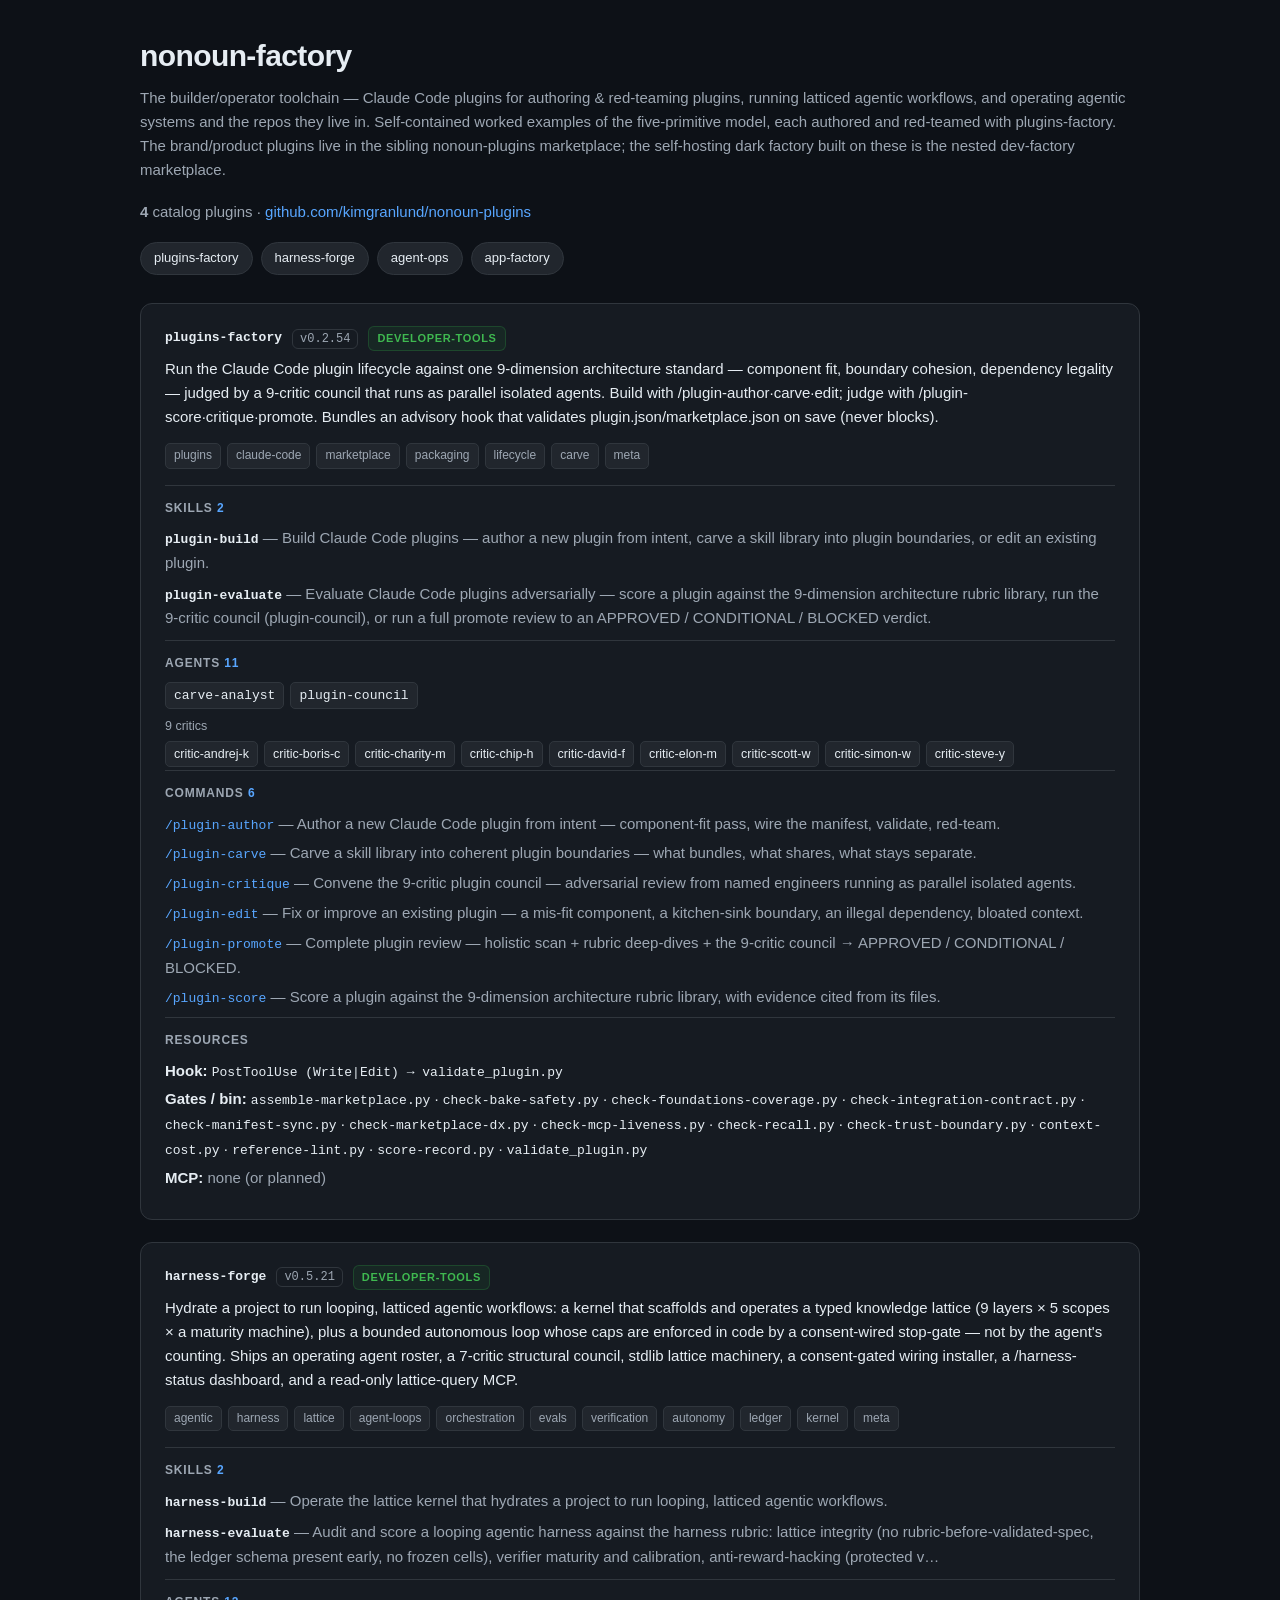
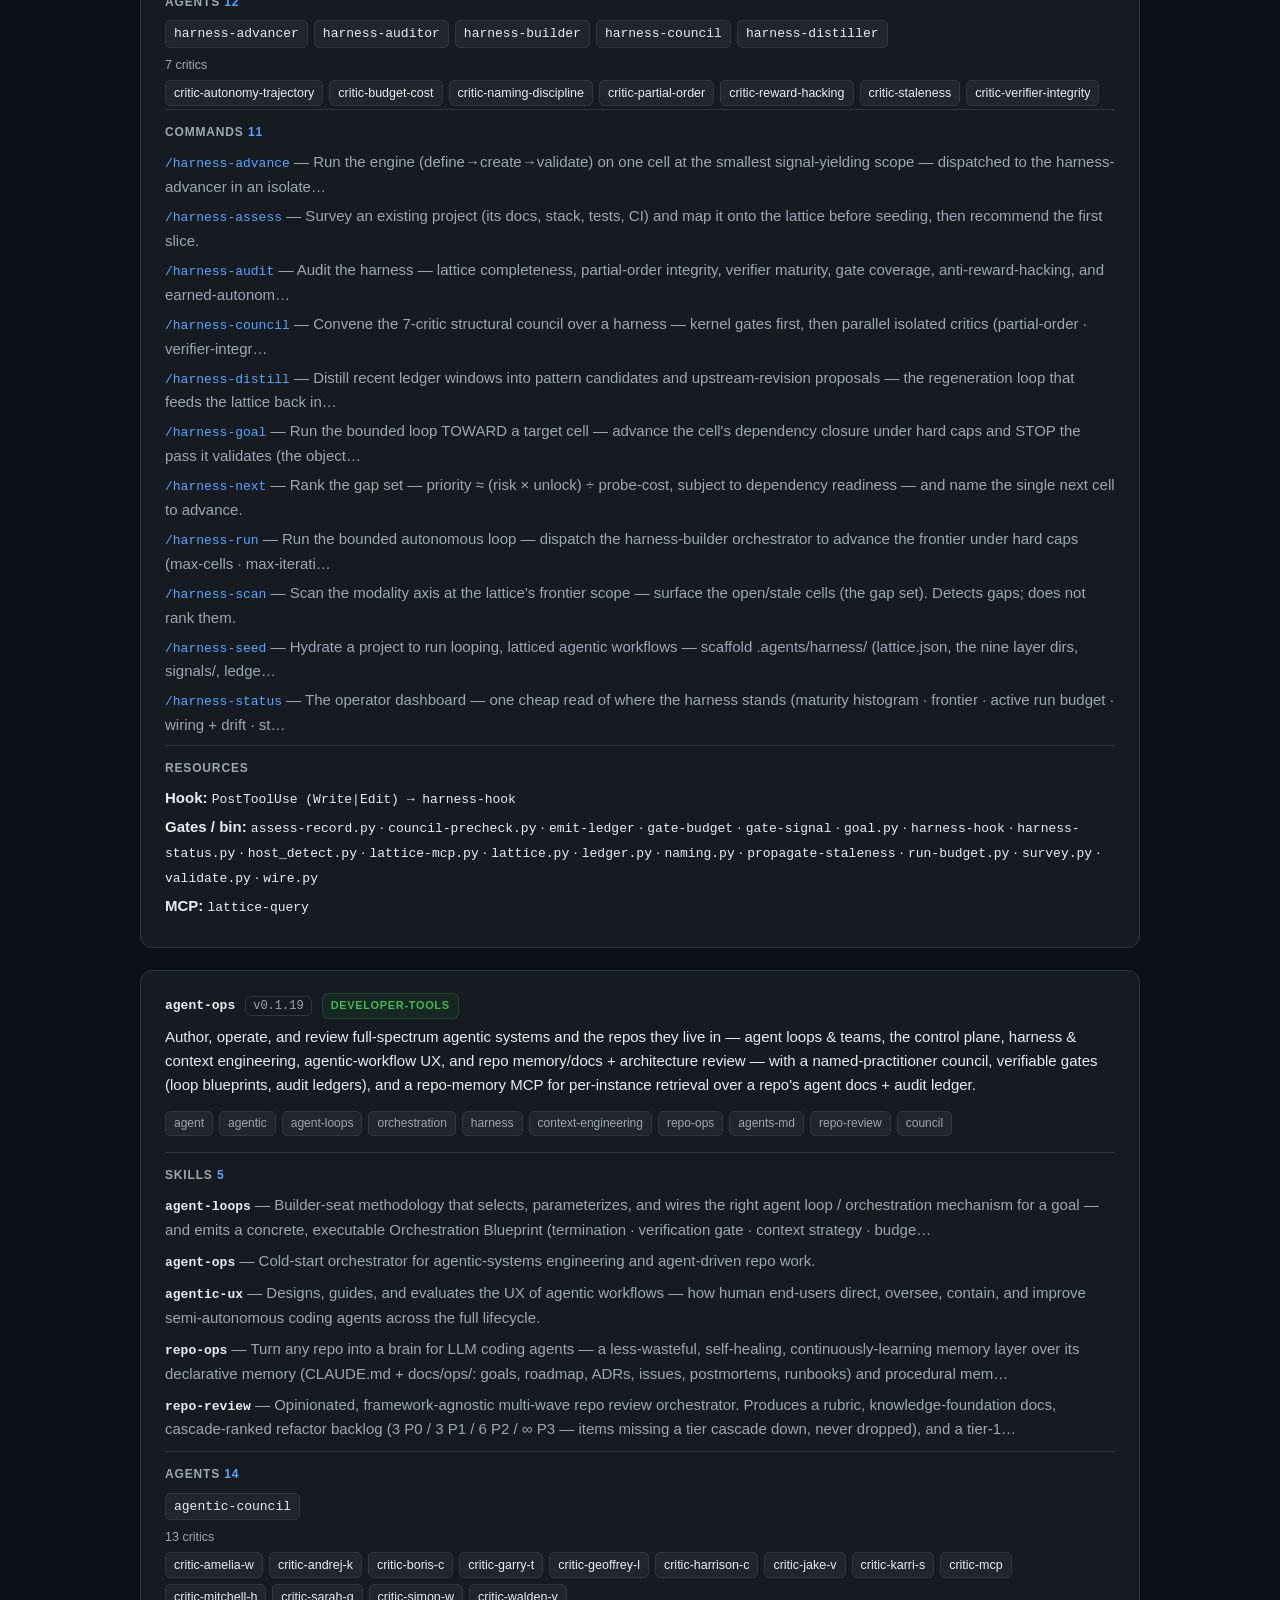
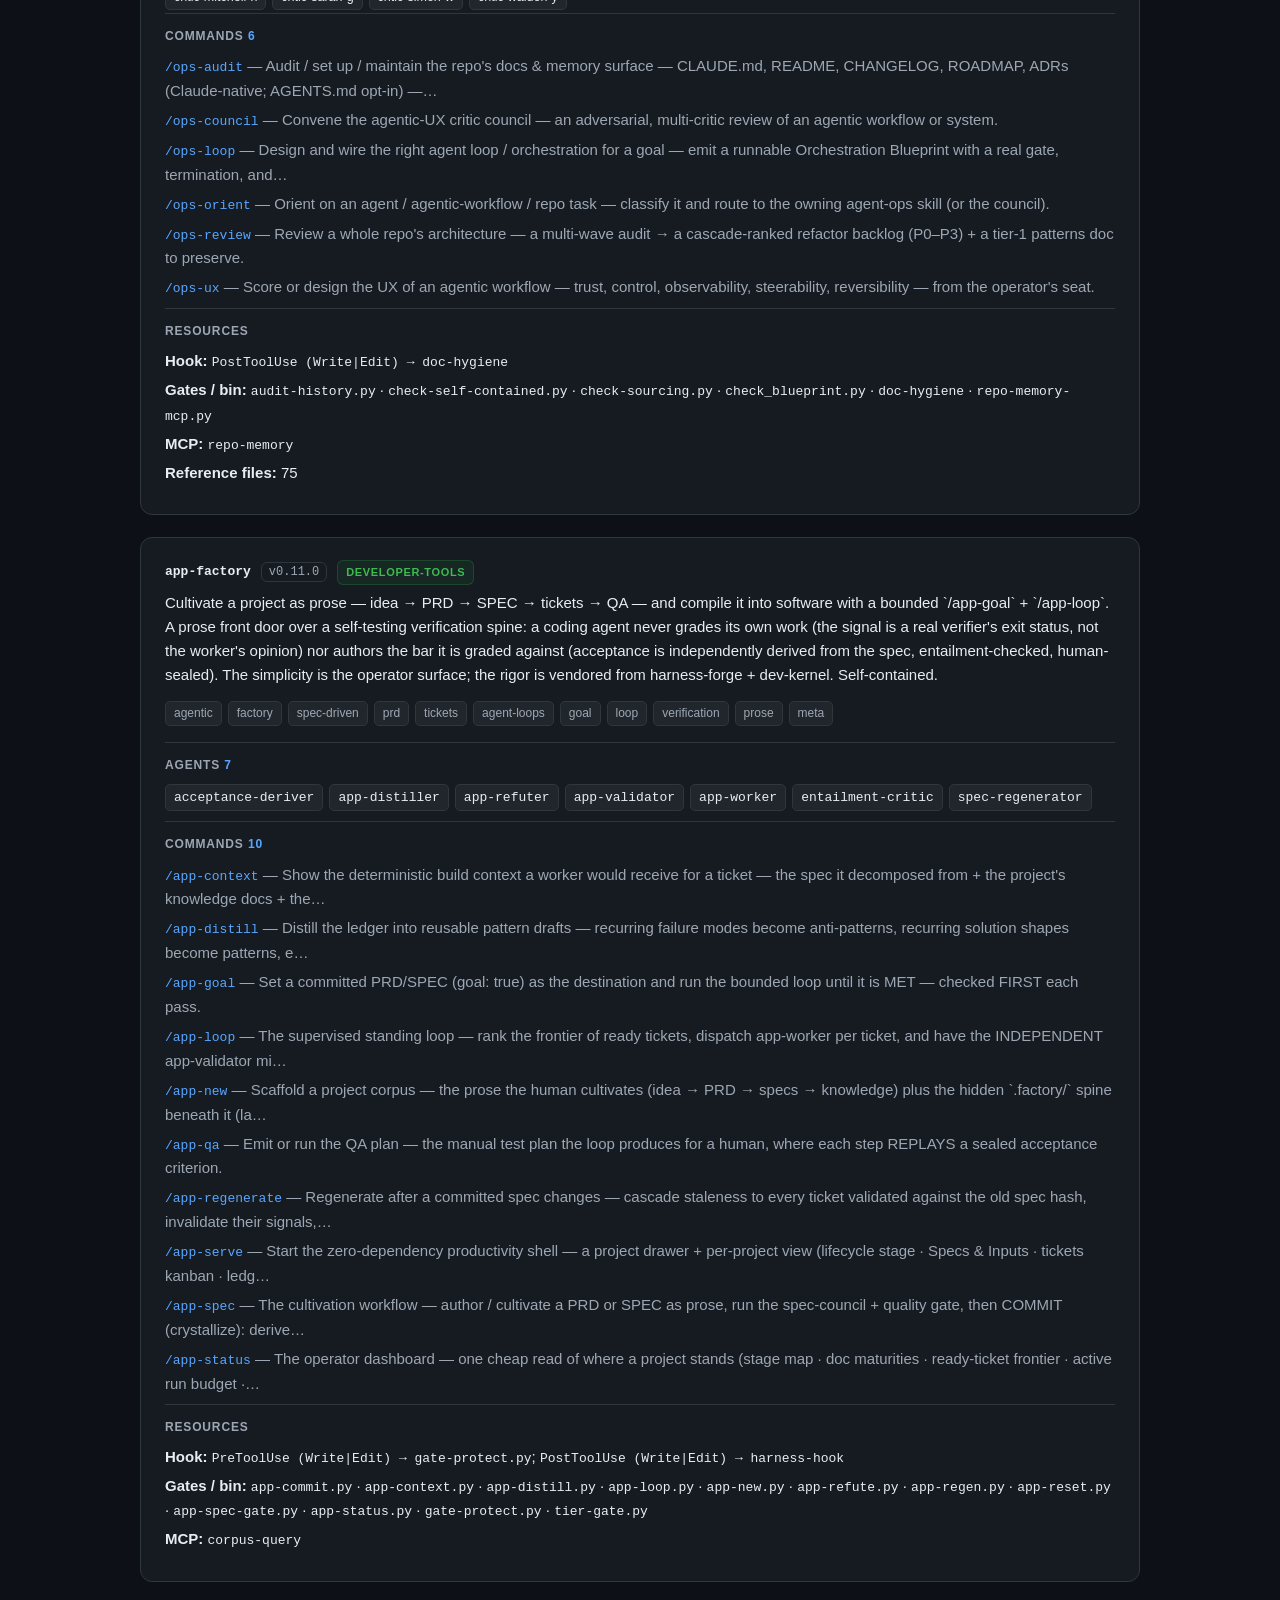
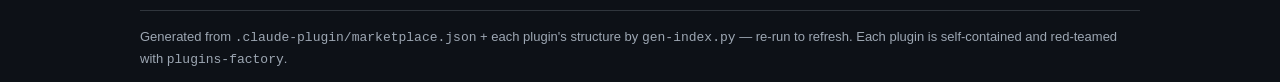
==== commit 21690eb3: "app-factory v0.11.0: keystone integrity hardened — teeth→instantiated+seal, honest gate scope, missi" ====
--- a/index.html
+++ b/index.html
@@ -114,7 +114,7 @@
 <div class='sec'><h3>Resources</h3><div style='margin-bottom:4px'><b>Hook:</b> <code>PostToolUse (Write|Edit) → doc-hygiene</code></div><div style='margin-bottom:4px'><b>Gates / bin:</b> <code>audit-history.py</code> · <code>check-self-contained.py</code> · <code>check-sourcing.py</code> · <code>check_blueprint.py</code> · <code>doc-hygiene</code> · <code>repo-memory-mcp.py</code></div><div style='margin-bottom:4px'><b>MCP:</b> <code>repo-memory</code></div><div style='margin-bottom:4px'><b>Reference files:</b> 75</div></div>
 </section>
 <section class='card' id='app-factory'>
-<h2><code>app-factory</code> <span class='ver'>v0.10.0</span> <span class='cat'>developer-tools</span></h2>
+<h2><code>app-factory</code> <span class='ver'>v0.11.0</span> <span class='cat'>developer-tools</span></h2>
 <p class='desc'>Cultivate a project as prose — idea → PRD → SPEC → tickets → QA — and compile it into software with a bounded `/app-goal` + `/app-loop`. A prose front door over a self-testing verification spine: a coding agent never grades its own work (the signal is a real verifier&#x27;s exit status, not the worker&#x27;s opinion) nor authors the bar it is graded against (acceptance is independently derived from the spec, entailment-checked, human-sealed). The simplicity is the operator surface; the rigor is vendored from harness-forge + dev-kernel. Self-contained.</p>
 <div class='chips'><span class='chip'>agentic</span><span class='chip'>factory</span><span class='chip'>spec-driven</span><span class='chip'>prd</span><span class='chip'>tickets</span><span class='chip'>agent-loops</span><span class='chip'>goal</span><span class='chip'>loop</span><span class='chip'>verification</span><span class='chip'>prose</span><span class='chip'>meta</span></div>
 <div class='sec'><h3>Agents <span class='n'>7</span></h3>
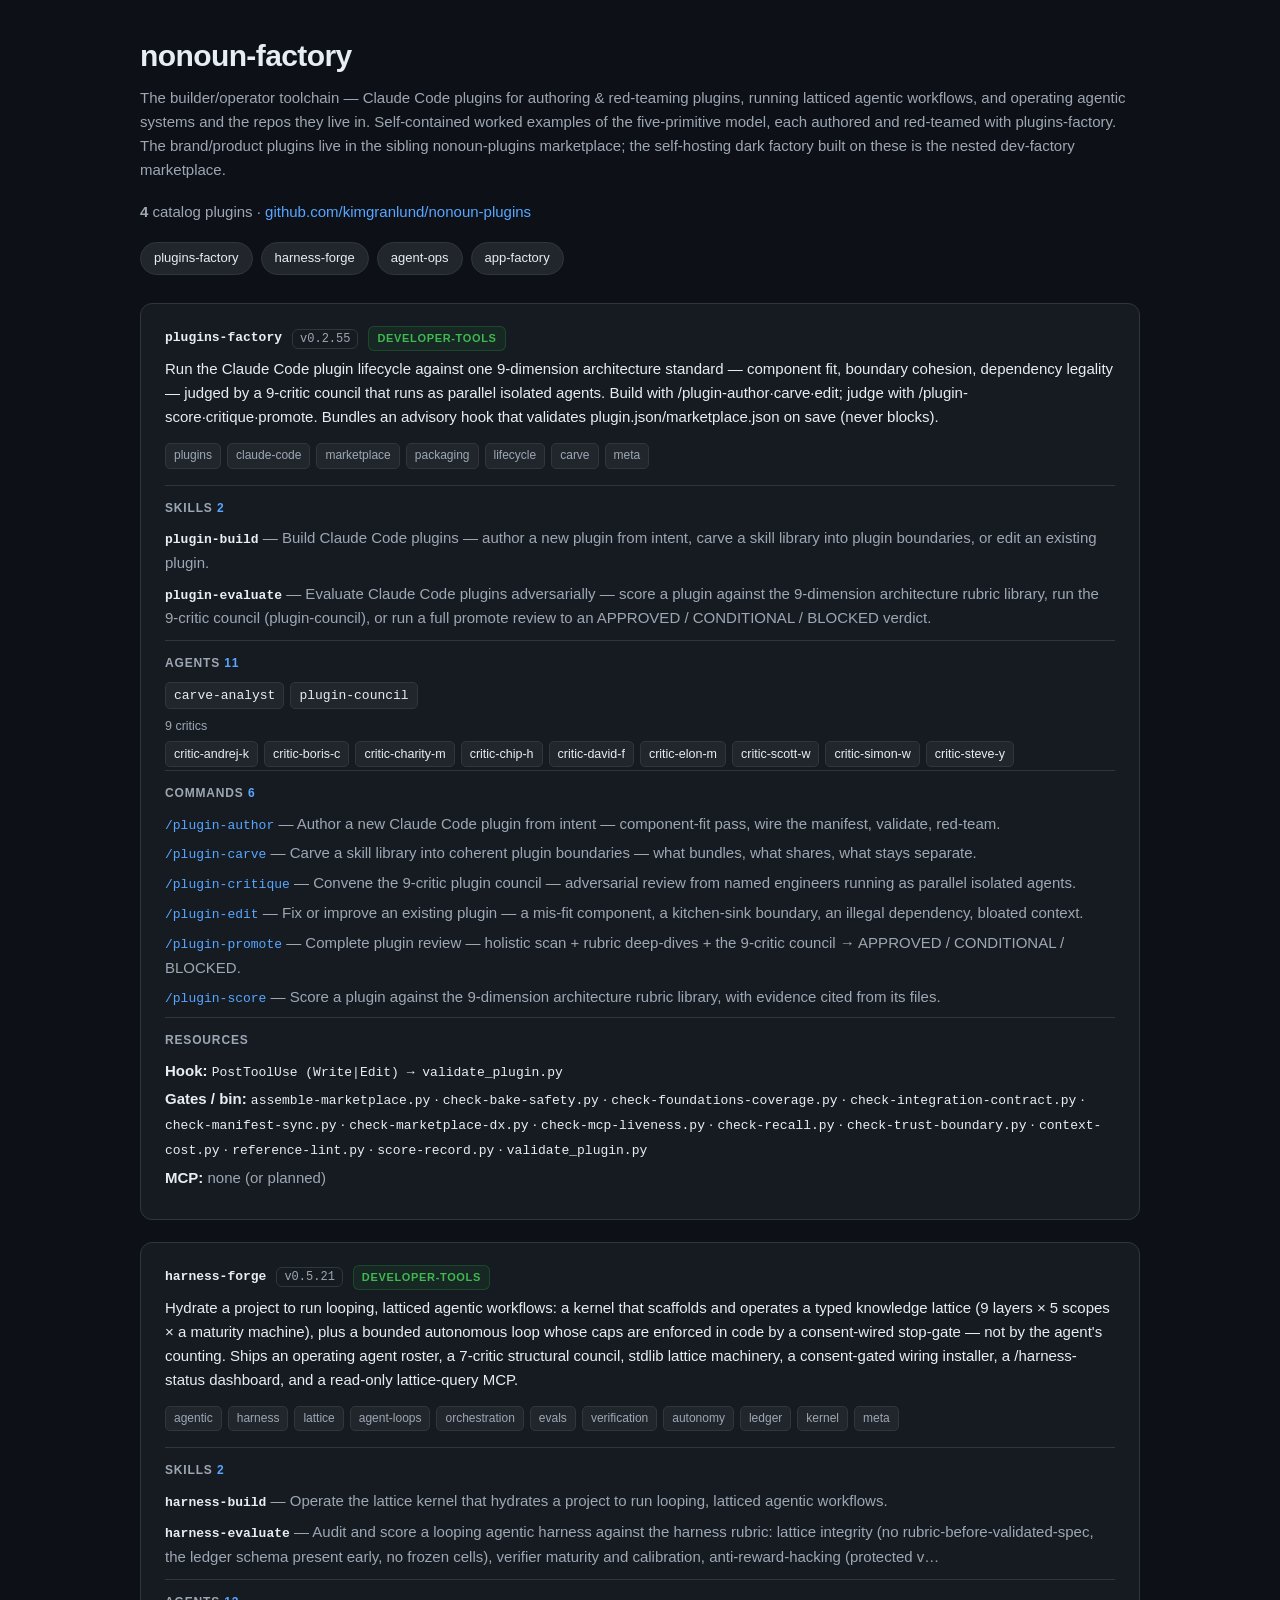
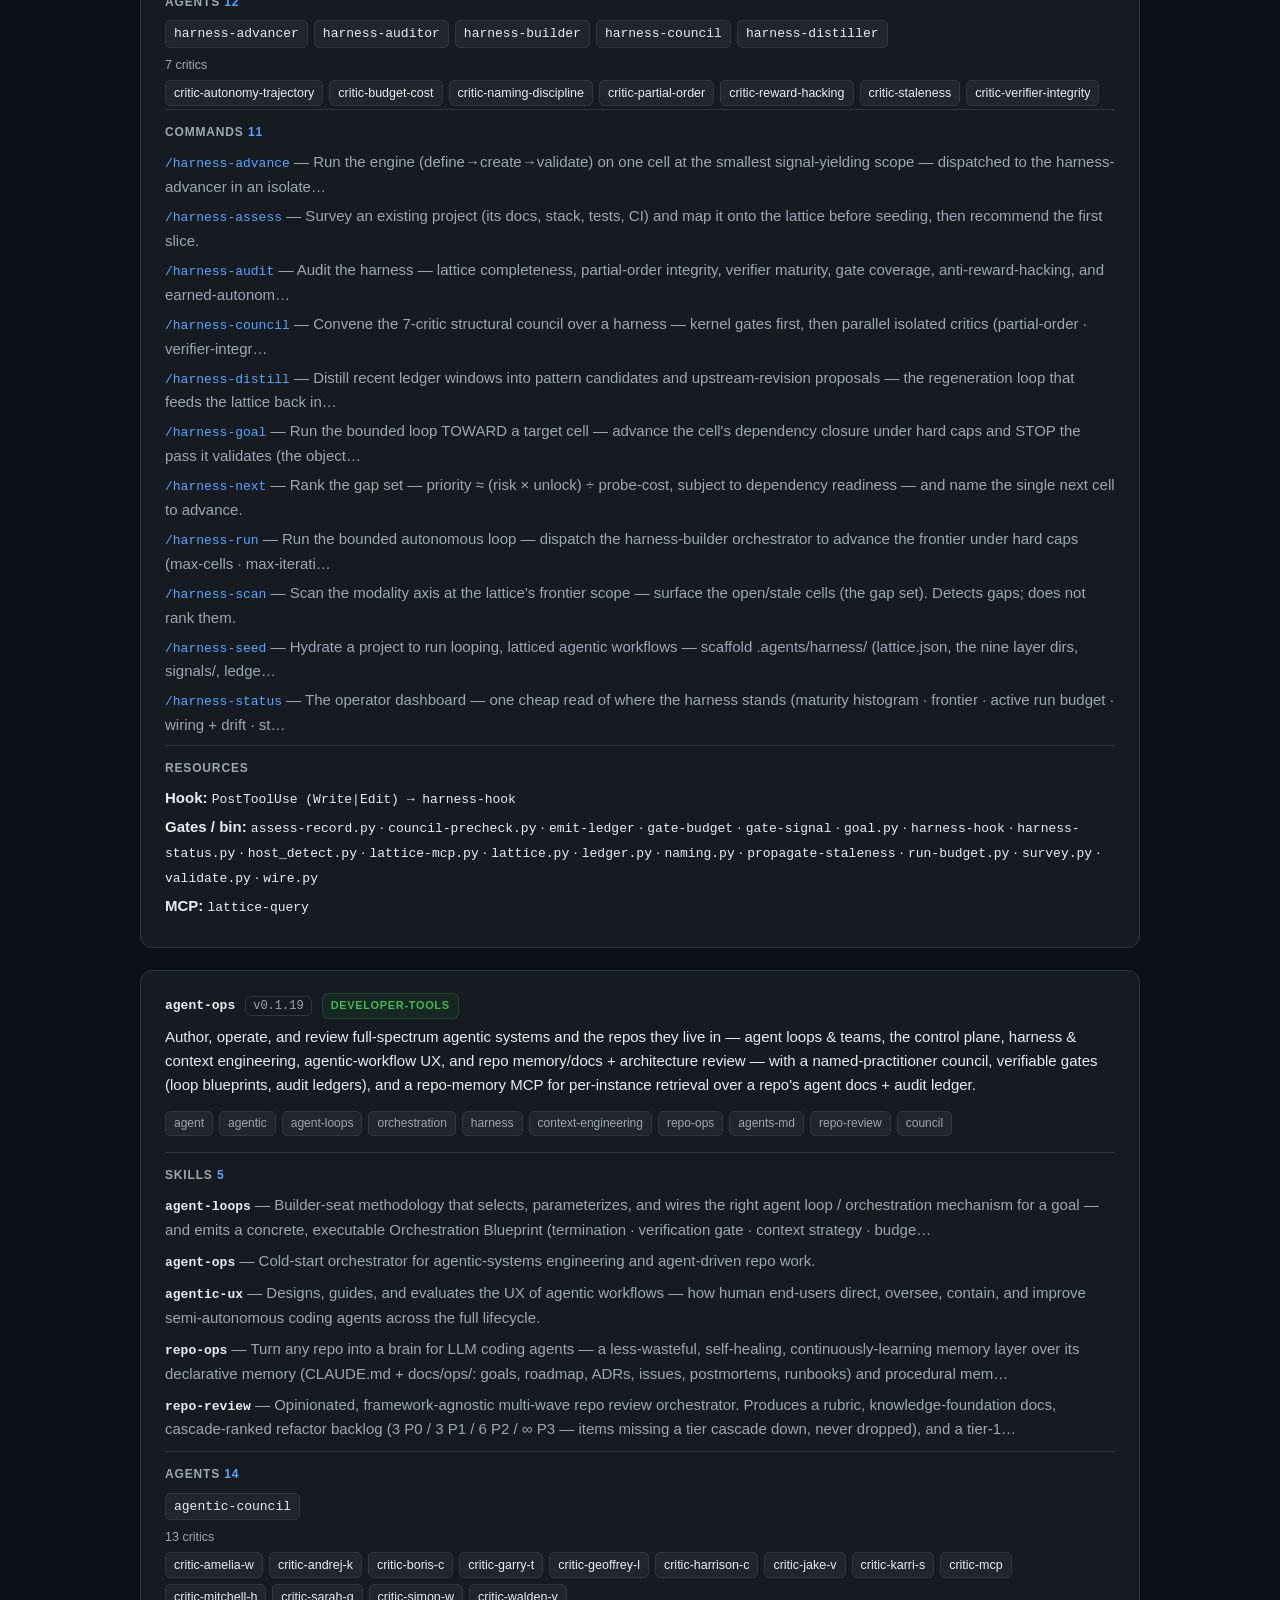
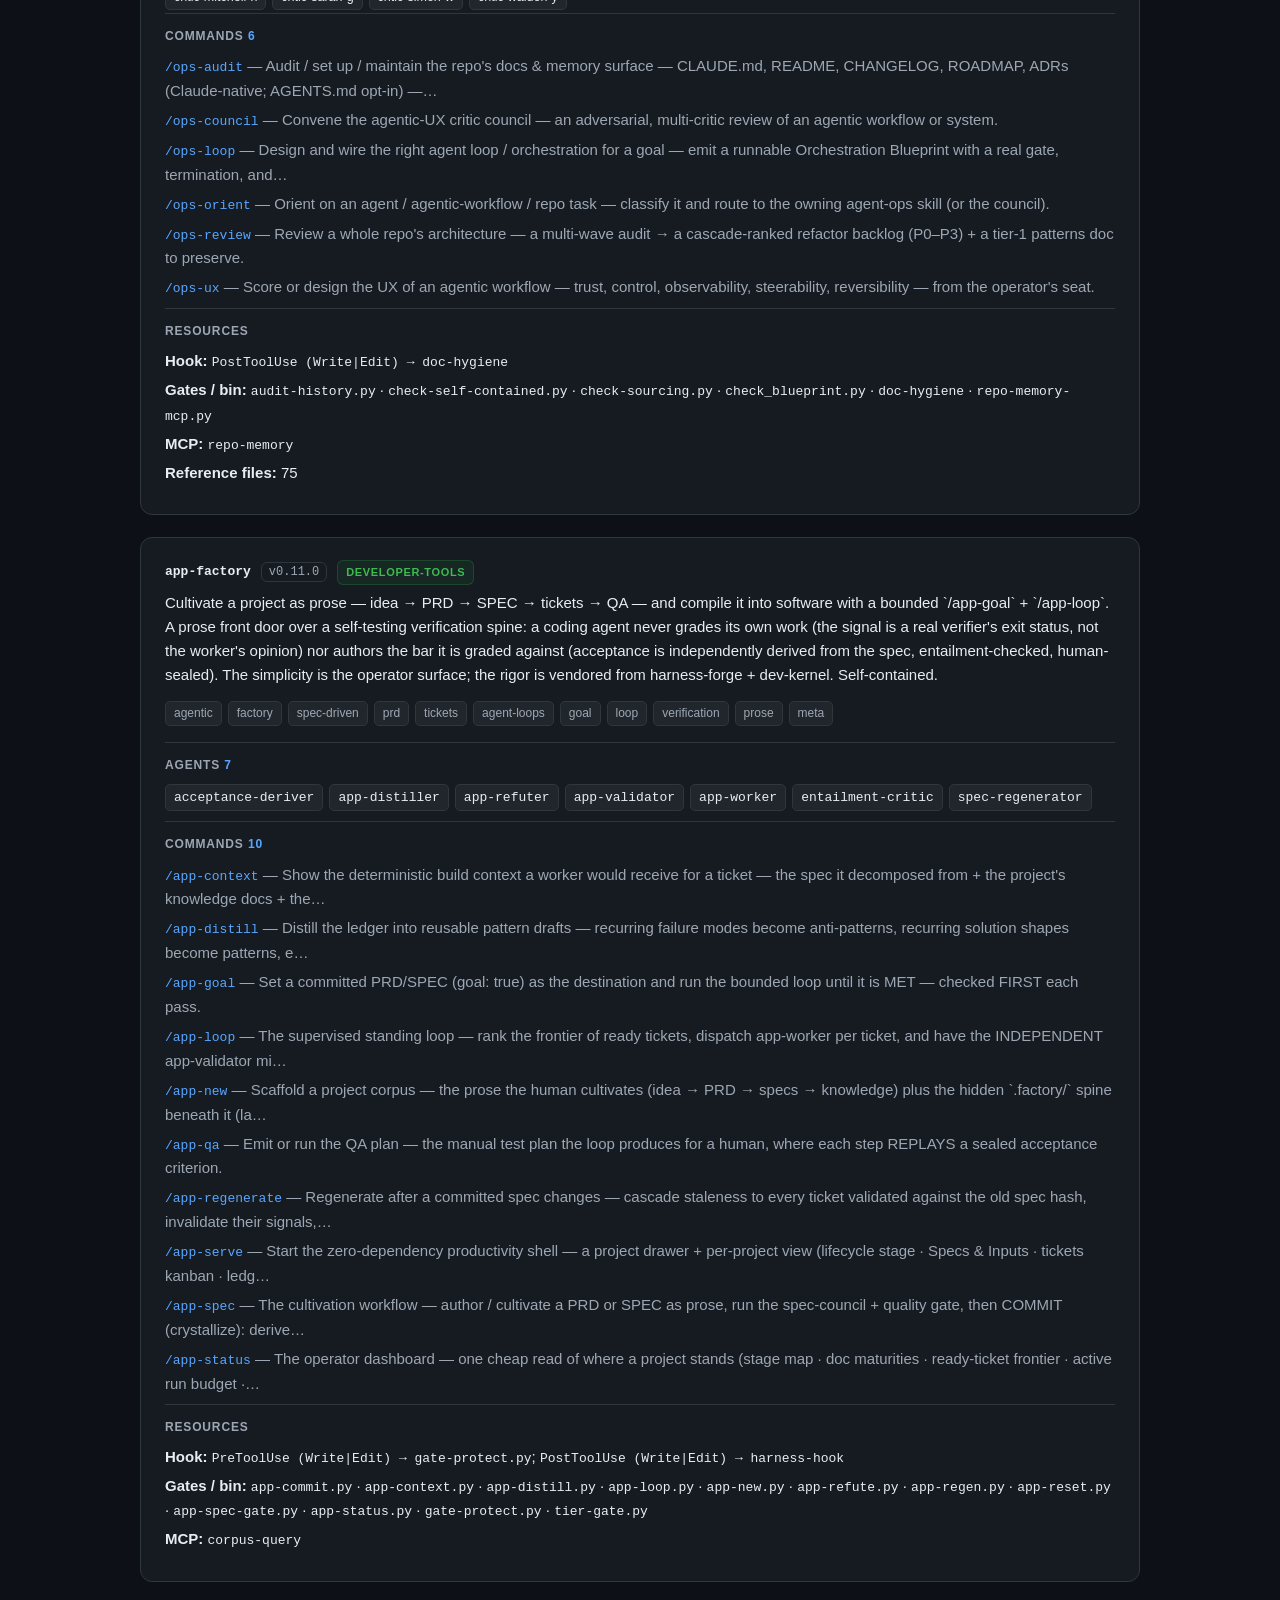
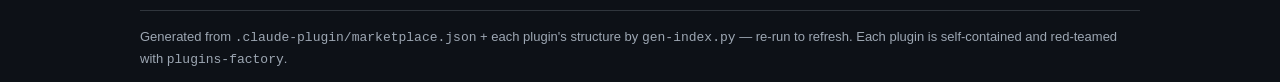
==== commit 74f6811c: "plugins-factory: a narrow-perimeter exception to the no-bundled-PreToolUse law (0.2.55) The integrat" ====
--- a/index.html
+++ b/index.html
@@ -37,7 +37,7 @@
 <p class='sub'><b>4</b> catalog plugins · <a href='https://github.com/kimgranlund/nonoun-plugins'>github.com/kimgranlund/nonoun-plugins</a></p></header>
 <nav><a href='#plugins-factory'>plugins-factory</a><a href='#harness-forge'>harness-forge</a><a href='#agent-ops'>agent-ops</a><a href='#app-factory'>app-factory</a></nav>
 <section class='card' id='plugins-factory'>
-<h2><code>plugins-factory</code> <span class='ver'>v0.2.54</span> <span class='cat'>developer-tools</span></h2>
+<h2><code>plugins-factory</code> <span class='ver'>v0.2.55</span> <span class='cat'>developer-tools</span></h2>
 <p class='desc'>Run the Claude Code plugin lifecycle against one 9-dimension architecture standard — component fit, boundary cohesion, dependency legality — judged by a 9-critic council that runs as parallel isolated agents. Build with /plugin-author·carve·edit; judge with /plugin-score·critique·promote. Bundles an advisory hook that validates plugin.json/marketplace.json on save (never blocks).</p>
 <div class='chips'><span class='chip'>plugins</span><span class='chip'>claude-code</span><span class='chip'>marketplace</span><span class='chip'>packaging</span><span class='chip'>lifecycle</span><span class='chip'>carve</span><span class='chip'>meta</span></div>
 <div class='sec'><h3>Skills <span class='n'>2</span></h3>
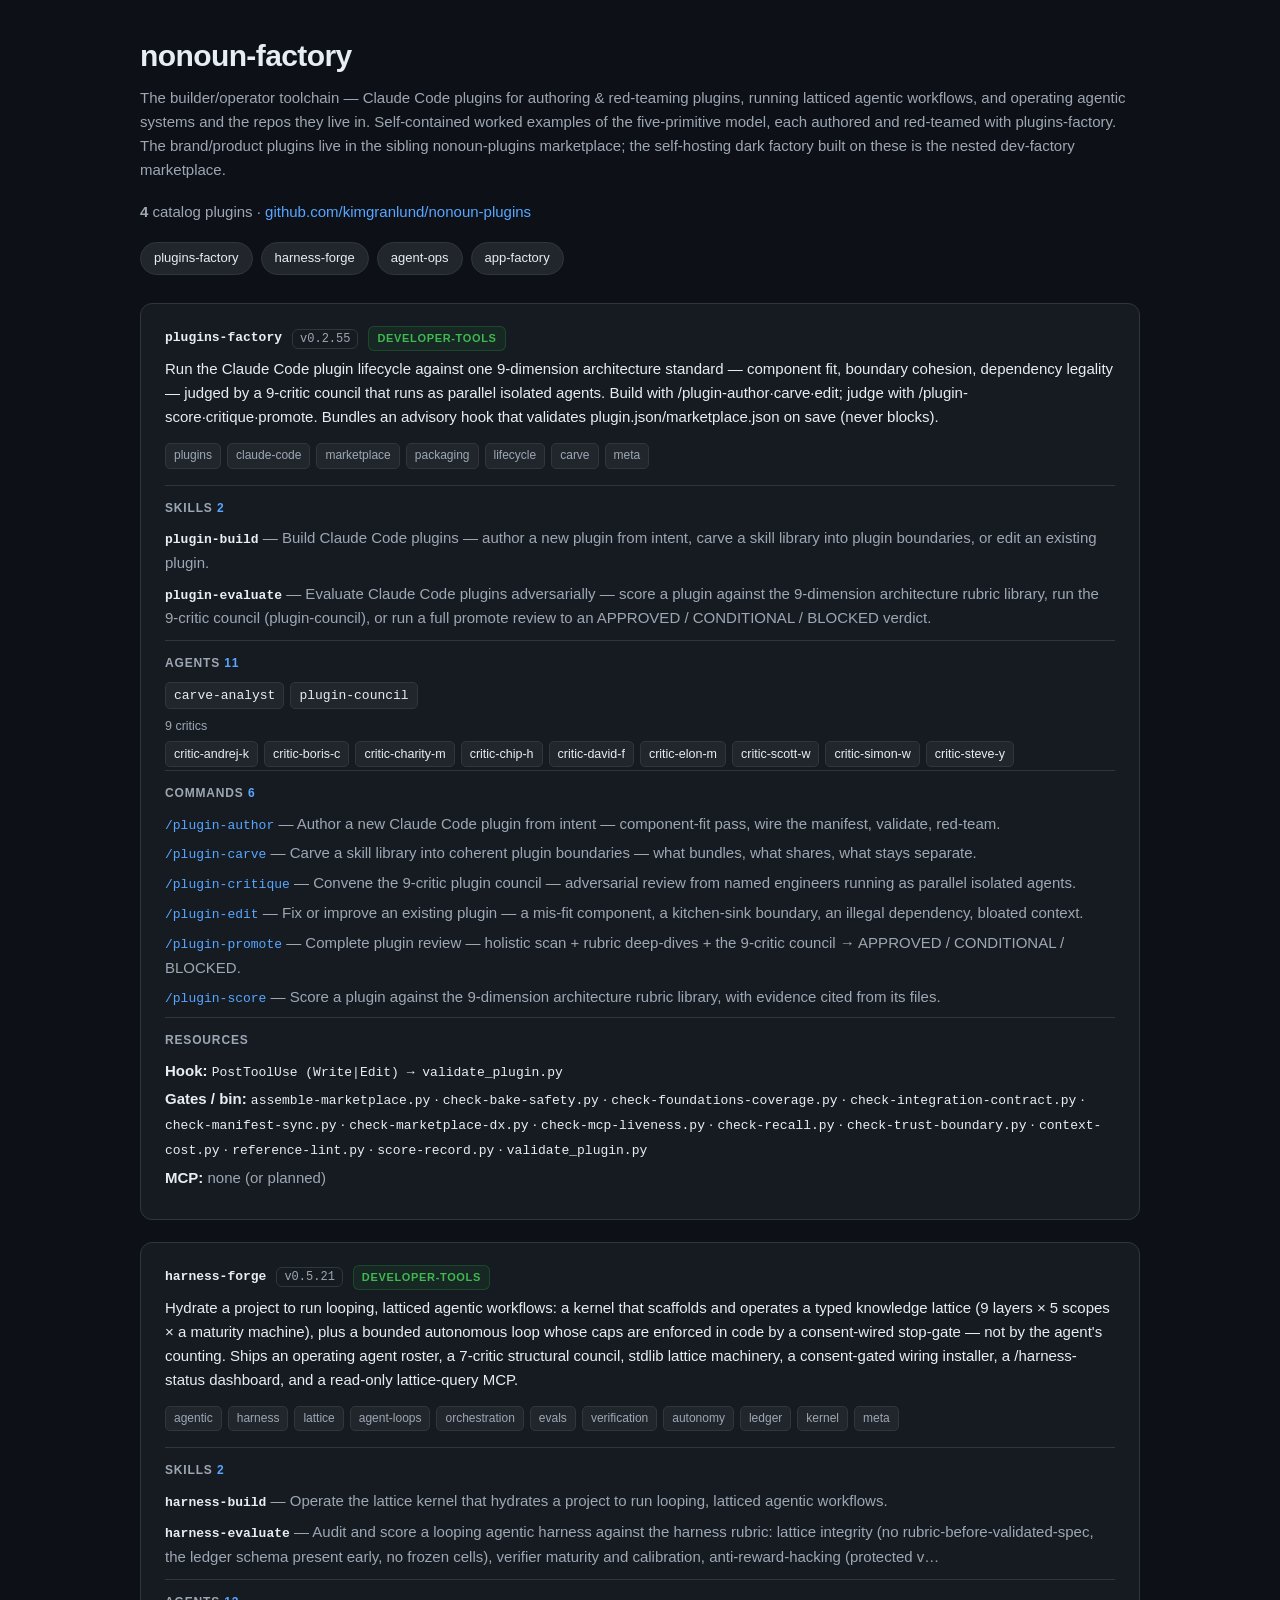
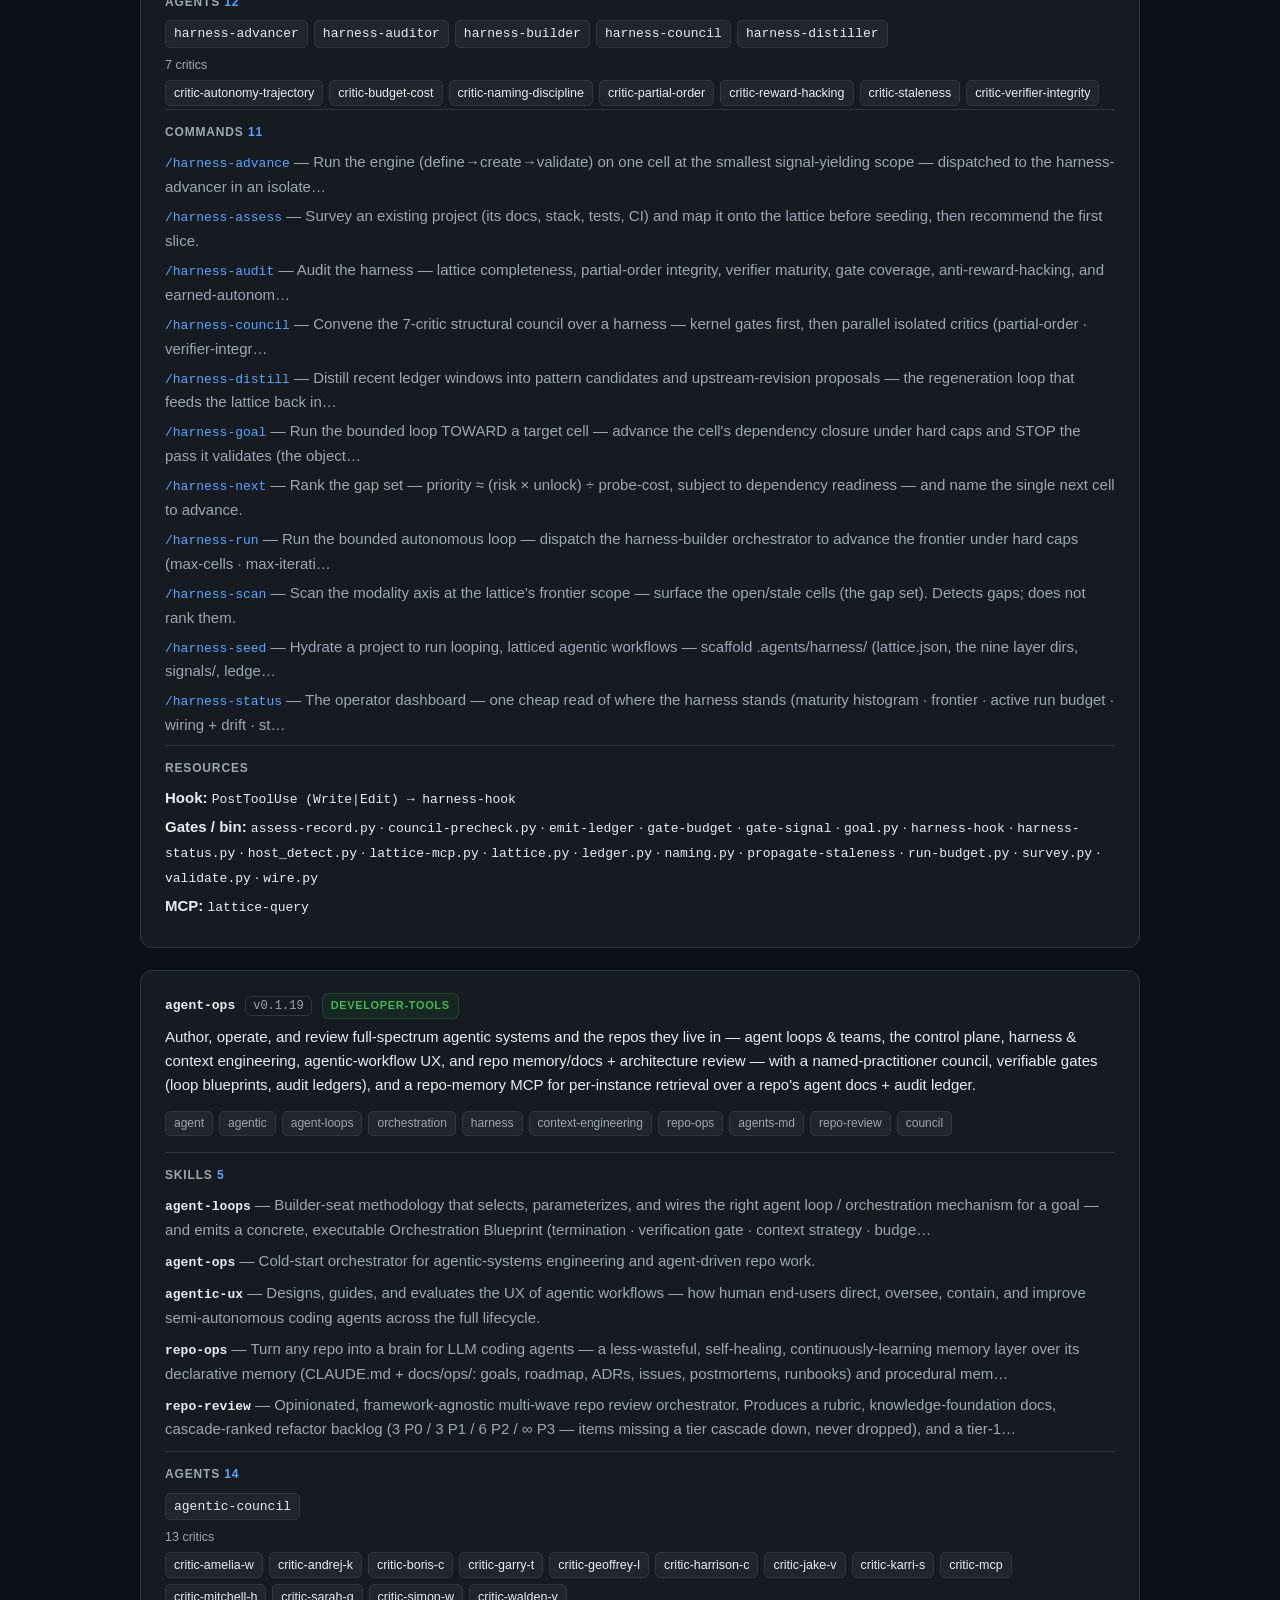
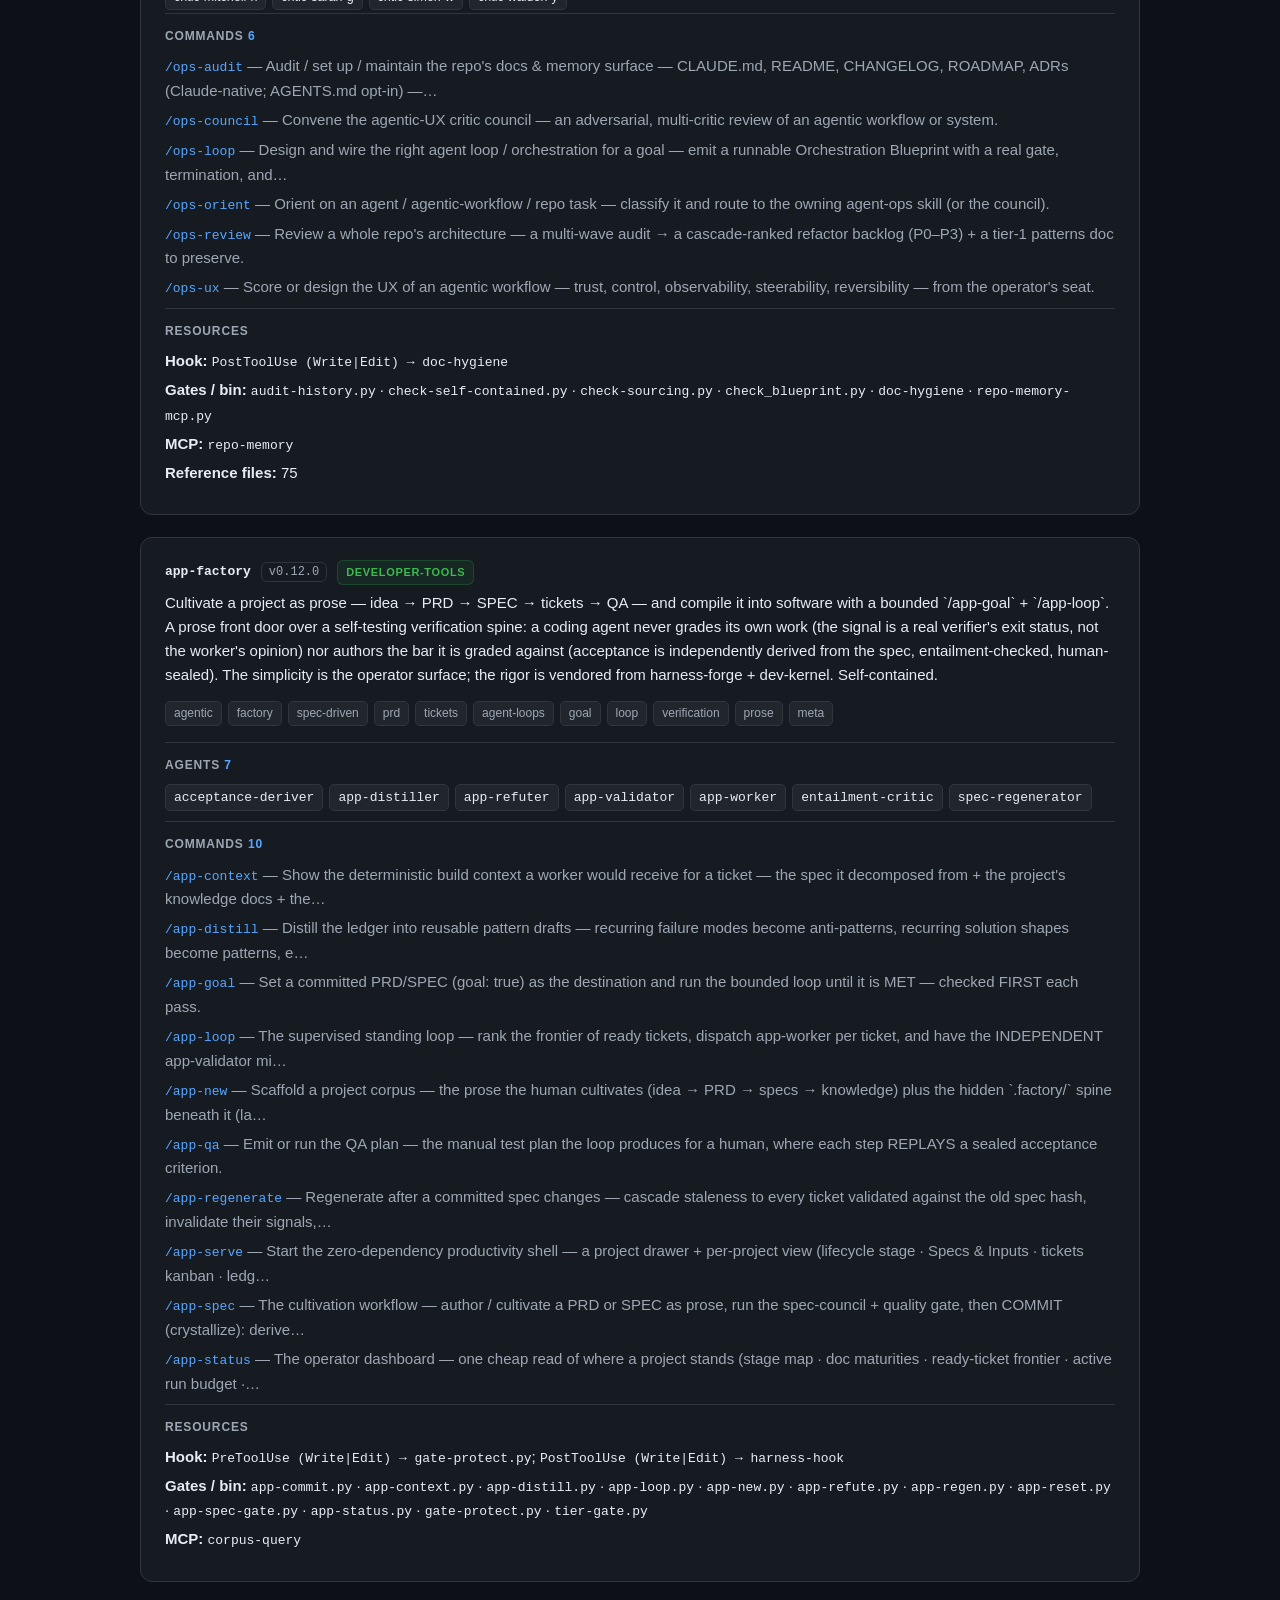
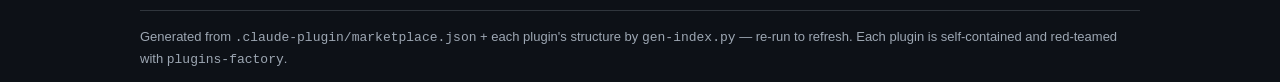
==== commit 8127d9c4: "app-factory v0.12.0: verifier calibration — the entailment-critic is measured, not asserted (9/9, 0 " ====
--- a/index.html
+++ b/index.html
@@ -114,7 +114,7 @@
 <div class='sec'><h3>Resources</h3><div style='margin-bottom:4px'><b>Hook:</b> <code>PostToolUse (Write|Edit) → doc-hygiene</code></div><div style='margin-bottom:4px'><b>Gates / bin:</b> <code>audit-history.py</code> · <code>check-self-contained.py</code> · <code>check-sourcing.py</code> · <code>check_blueprint.py</code> · <code>doc-hygiene</code> · <code>repo-memory-mcp.py</code></div><div style='margin-bottom:4px'><b>MCP:</b> <code>repo-memory</code></div><div style='margin-bottom:4px'><b>Reference files:</b> 75</div></div>
 </section>
 <section class='card' id='app-factory'>
-<h2><code>app-factory</code> <span class='ver'>v0.11.0</span> <span class='cat'>developer-tools</span></h2>
+<h2><code>app-factory</code> <span class='ver'>v0.12.0</span> <span class='cat'>developer-tools</span></h2>
 <p class='desc'>Cultivate a project as prose — idea → PRD → SPEC → tickets → QA — and compile it into software with a bounded `/app-goal` + `/app-loop`. A prose front door over a self-testing verification spine: a coding agent never grades its own work (the signal is a real verifier&#x27;s exit status, not the worker&#x27;s opinion) nor authors the bar it is graded against (acceptance is independently derived from the spec, entailment-checked, human-sealed). The simplicity is the operator surface; the rigor is vendored from harness-forge + dev-kernel. Self-contained.</p>
 <div class='chips'><span class='chip'>agentic</span><span class='chip'>factory</span><span class='chip'>spec-driven</span><span class='chip'>prd</span><span class='chip'>tickets</span><span class='chip'>agent-loops</span><span class='chip'>goal</span><span class='chip'>loop</span><span class='chip'>verification</span><span class='chip'>prose</span><span class='chip'>meta</span></div>
 <div class='sec'><h3>Agents <span class='n'>7</span></h3>
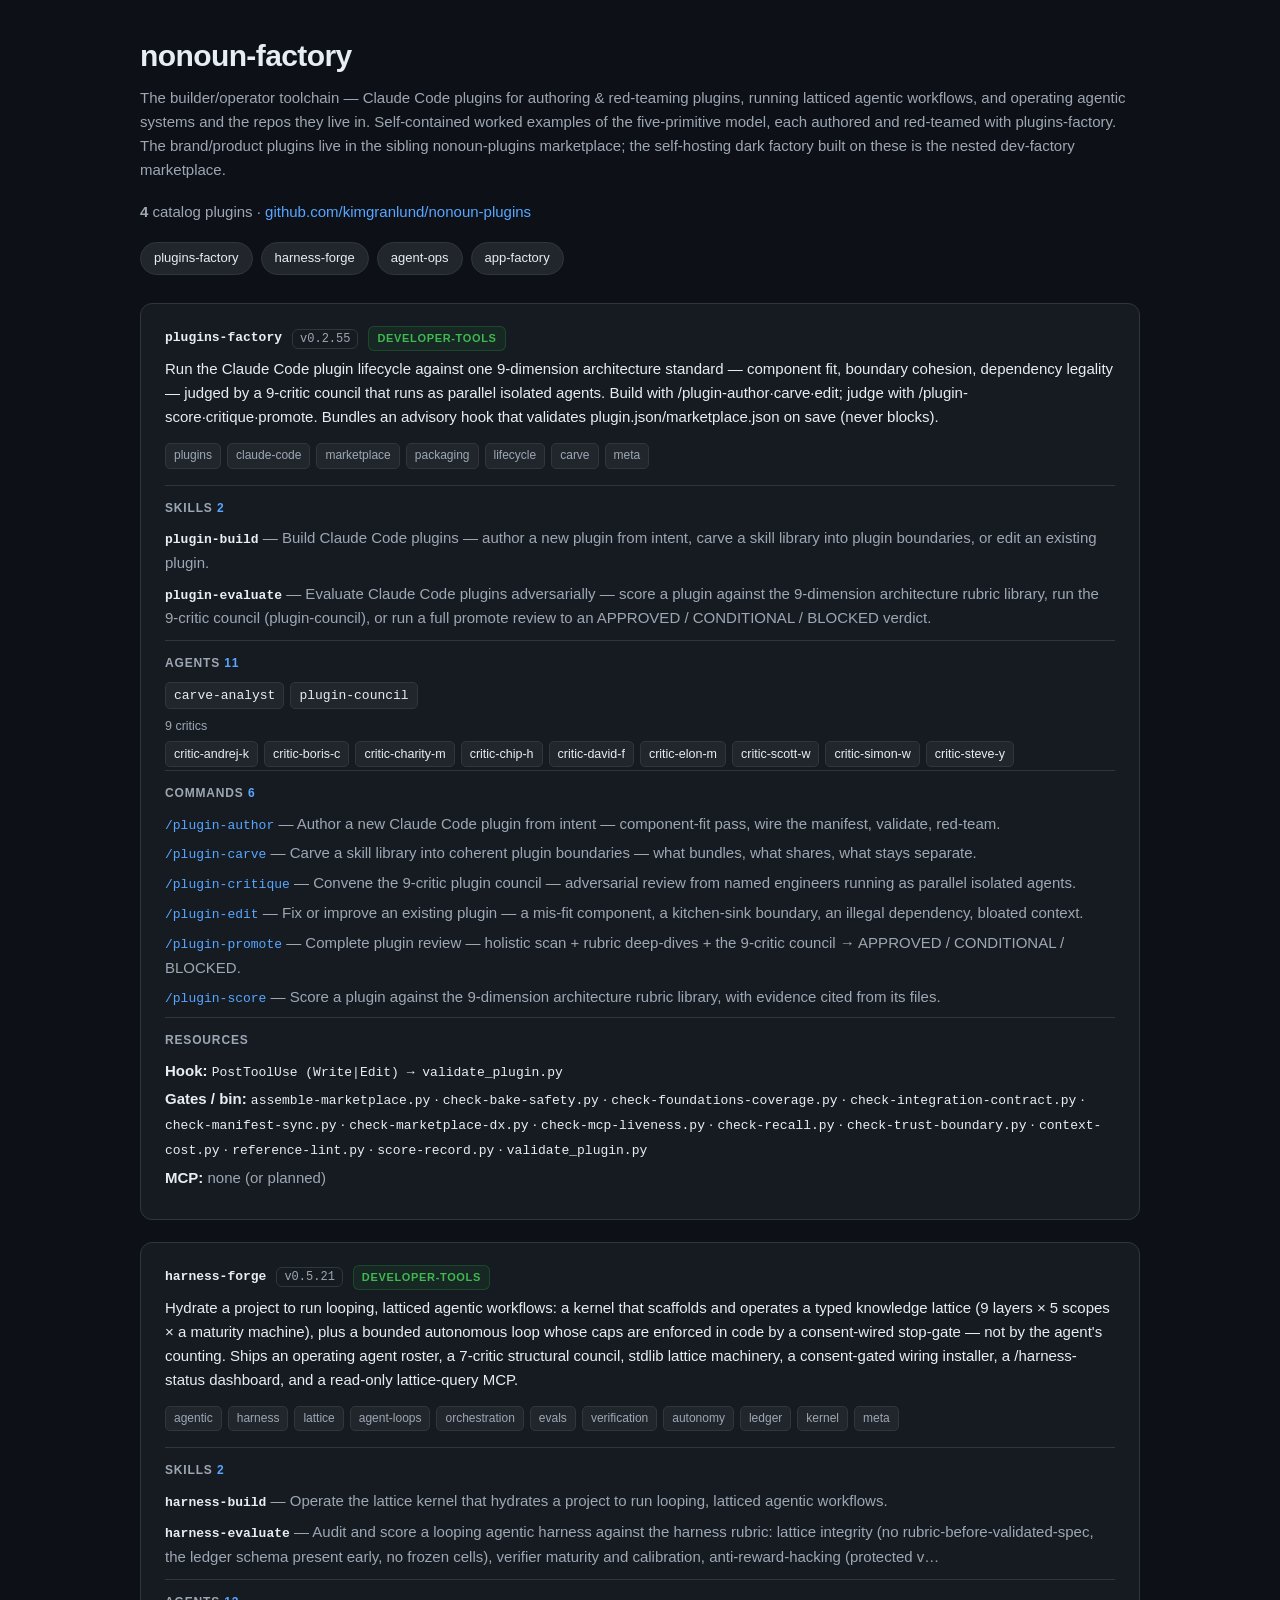
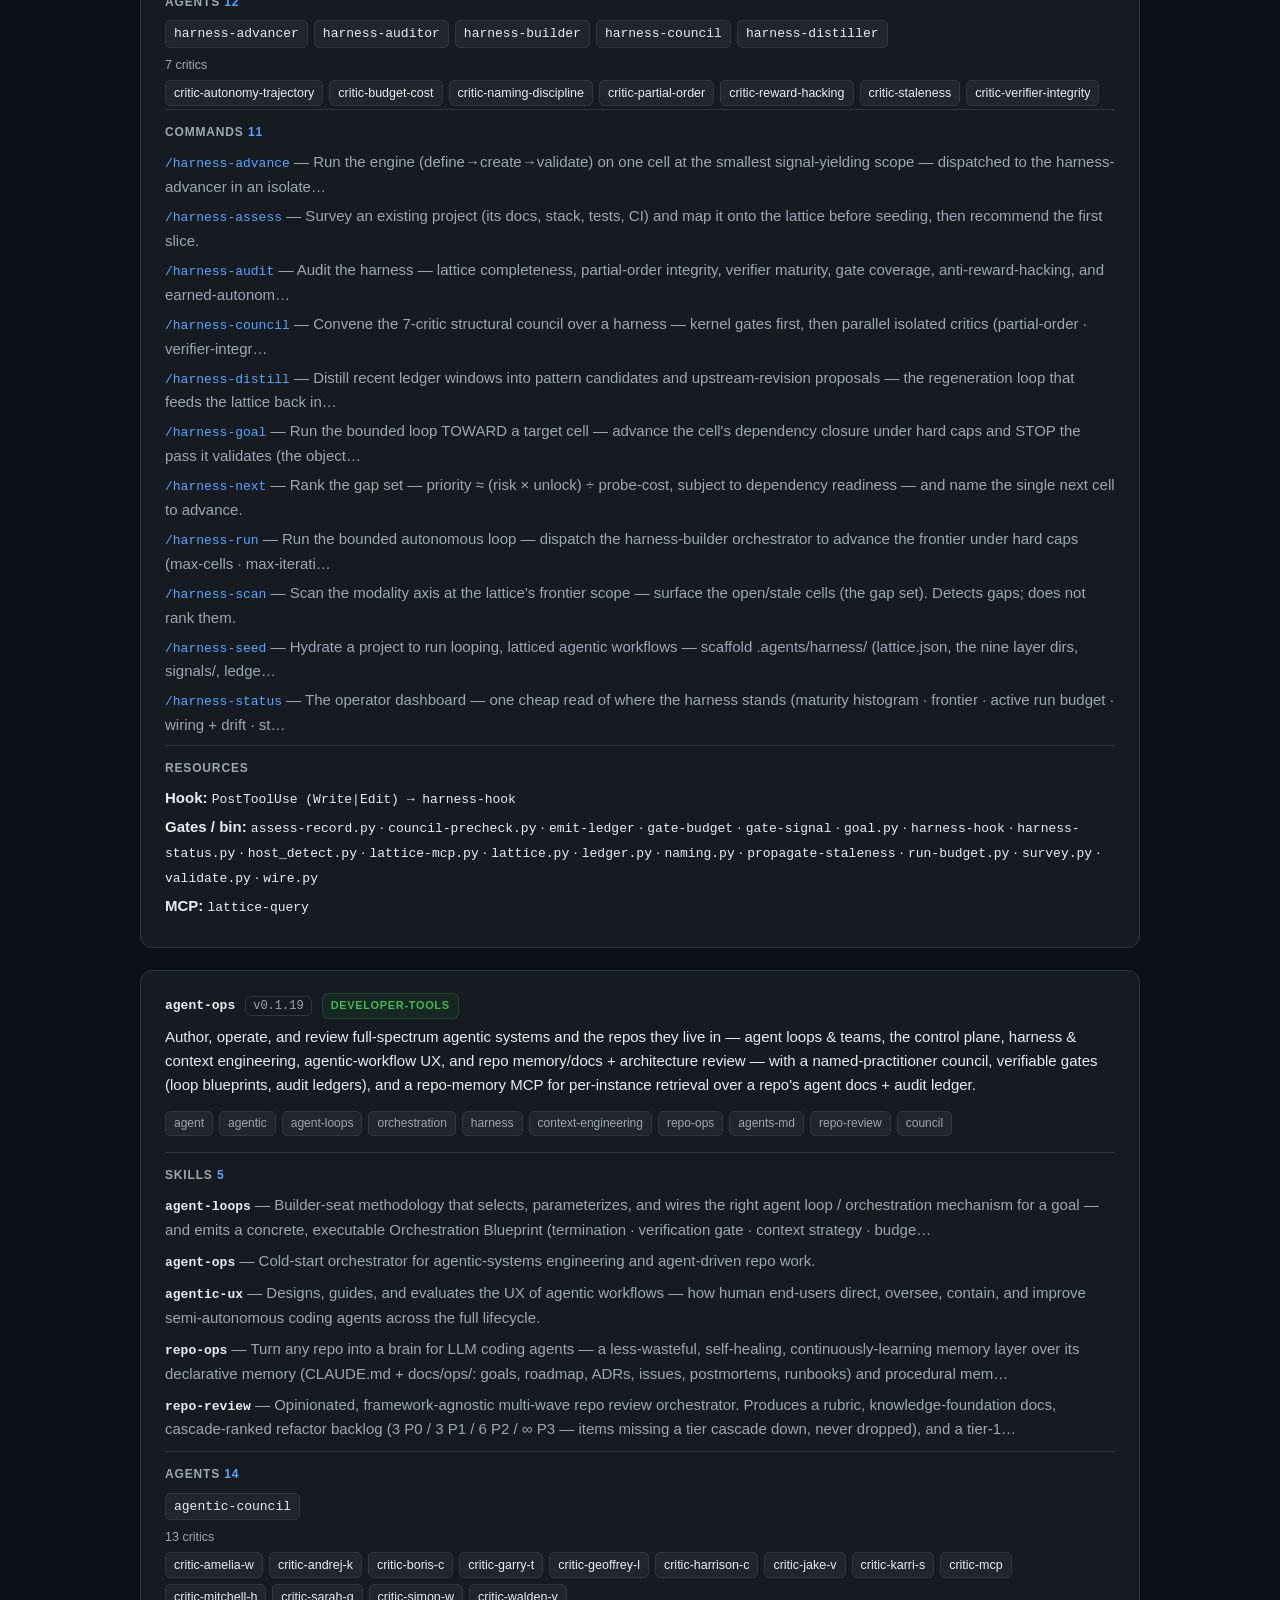
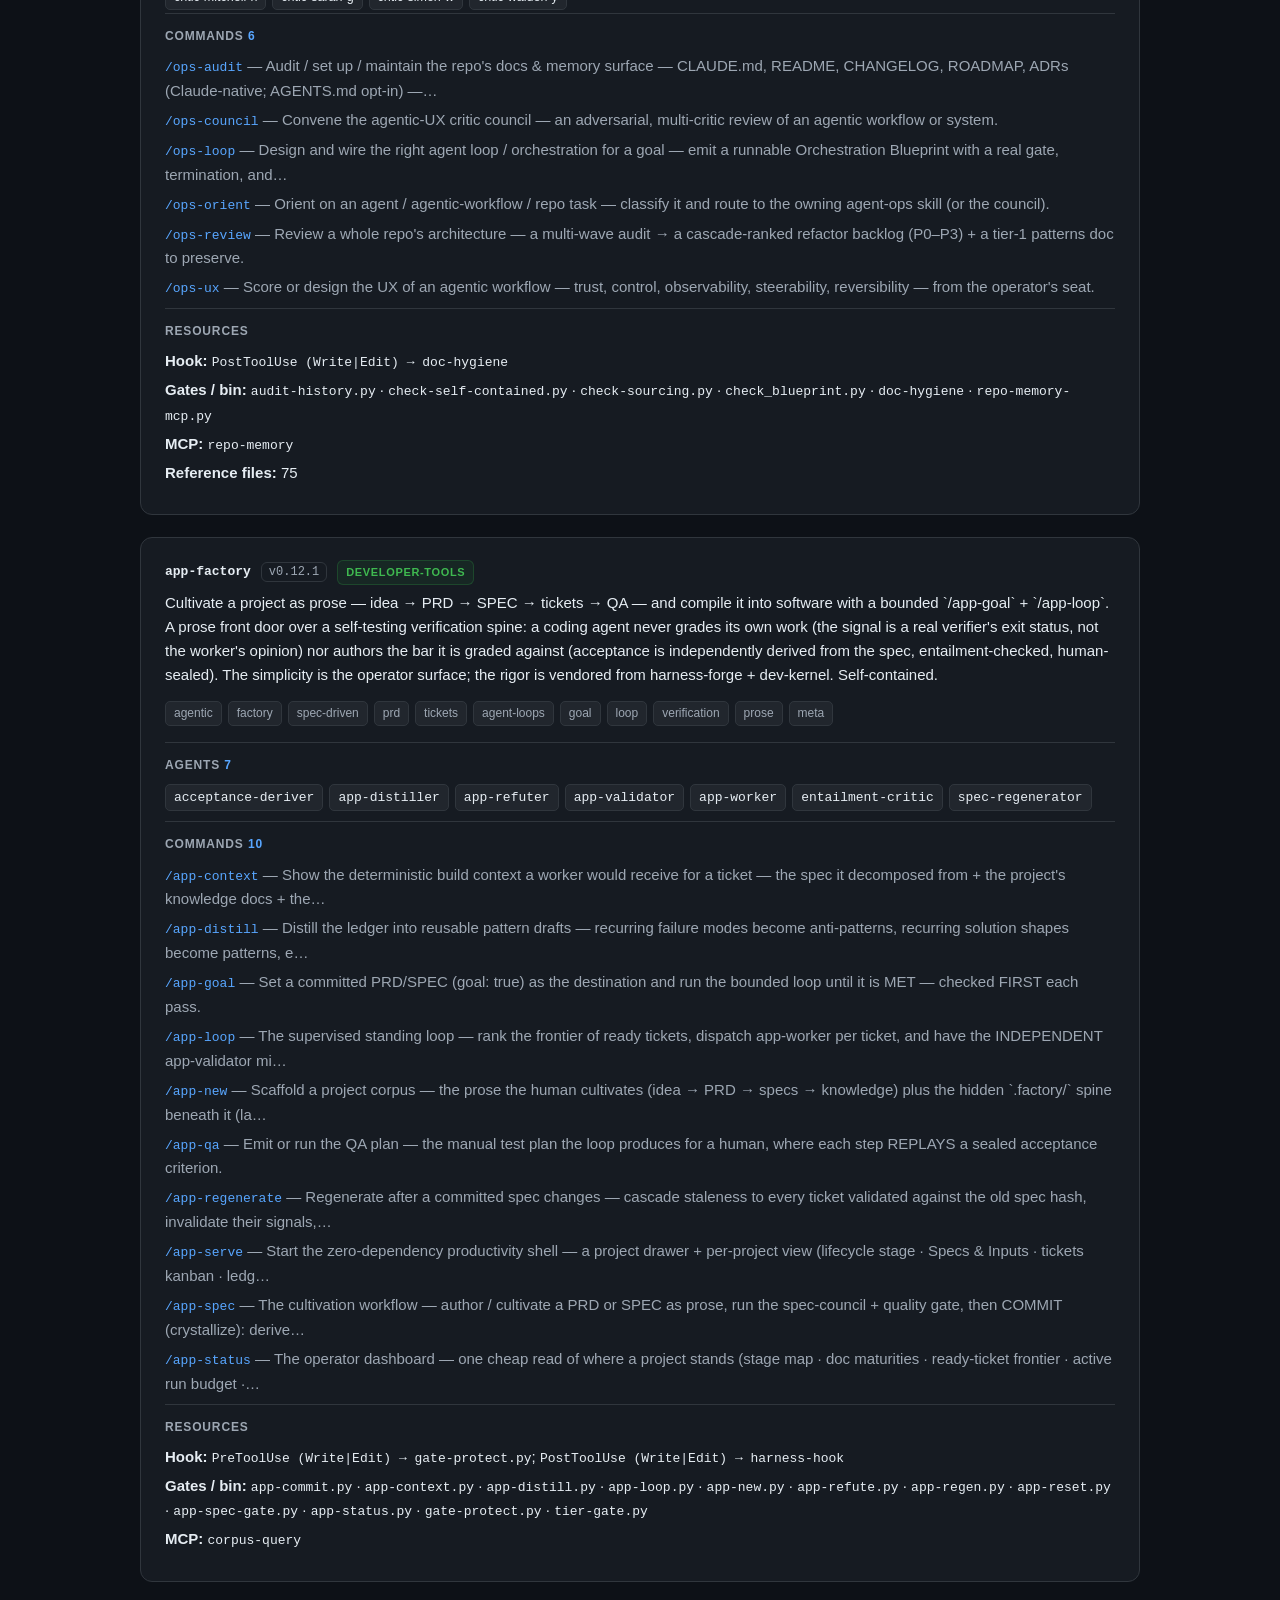
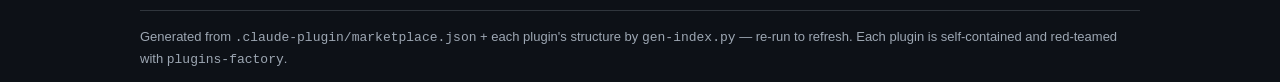
==== commit 58501bac: "app-factory 0.12.1: gate-protect fails closed on a malformed payload (council security follow-up) Th" ====
--- a/index.html
+++ b/index.html
@@ -114,7 +114,7 @@
 <div class='sec'><h3>Resources</h3><div style='margin-bottom:4px'><b>Hook:</b> <code>PostToolUse (Write|Edit) → doc-hygiene</code></div><div style='margin-bottom:4px'><b>Gates / bin:</b> <code>audit-history.py</code> · <code>check-self-contained.py</code> · <code>check-sourcing.py</code> · <code>check_blueprint.py</code> · <code>doc-hygiene</code> · <code>repo-memory-mcp.py</code></div><div style='margin-bottom:4px'><b>MCP:</b> <code>repo-memory</code></div><div style='margin-bottom:4px'><b>Reference files:</b> 75</div></div>
 </section>
 <section class='card' id='app-factory'>
-<h2><code>app-factory</code> <span class='ver'>v0.12.0</span> <span class='cat'>developer-tools</span></h2>
+<h2><code>app-factory</code> <span class='ver'>v0.12.1</span> <span class='cat'>developer-tools</span></h2>
 <p class='desc'>Cultivate a project as prose — idea → PRD → SPEC → tickets → QA — and compile it into software with a bounded `/app-goal` + `/app-loop`. A prose front door over a self-testing verification spine: a coding agent never grades its own work (the signal is a real verifier&#x27;s exit status, not the worker&#x27;s opinion) nor authors the bar it is graded against (acceptance is independently derived from the spec, entailment-checked, human-sealed). The simplicity is the operator surface; the rigor is vendored from harness-forge + dev-kernel. Self-contained.</p>
 <div class='chips'><span class='chip'>agentic</span><span class='chip'>factory</span><span class='chip'>spec-driven</span><span class='chip'>prd</span><span class='chip'>tickets</span><span class='chip'>agent-loops</span><span class='chip'>goal</span><span class='chip'>loop</span><span class='chip'>verification</span><span class='chip'>prose</span><span class='chip'>meta</span></div>
 <div class='sec'><h3>Agents <span class='n'>7</span></h3>
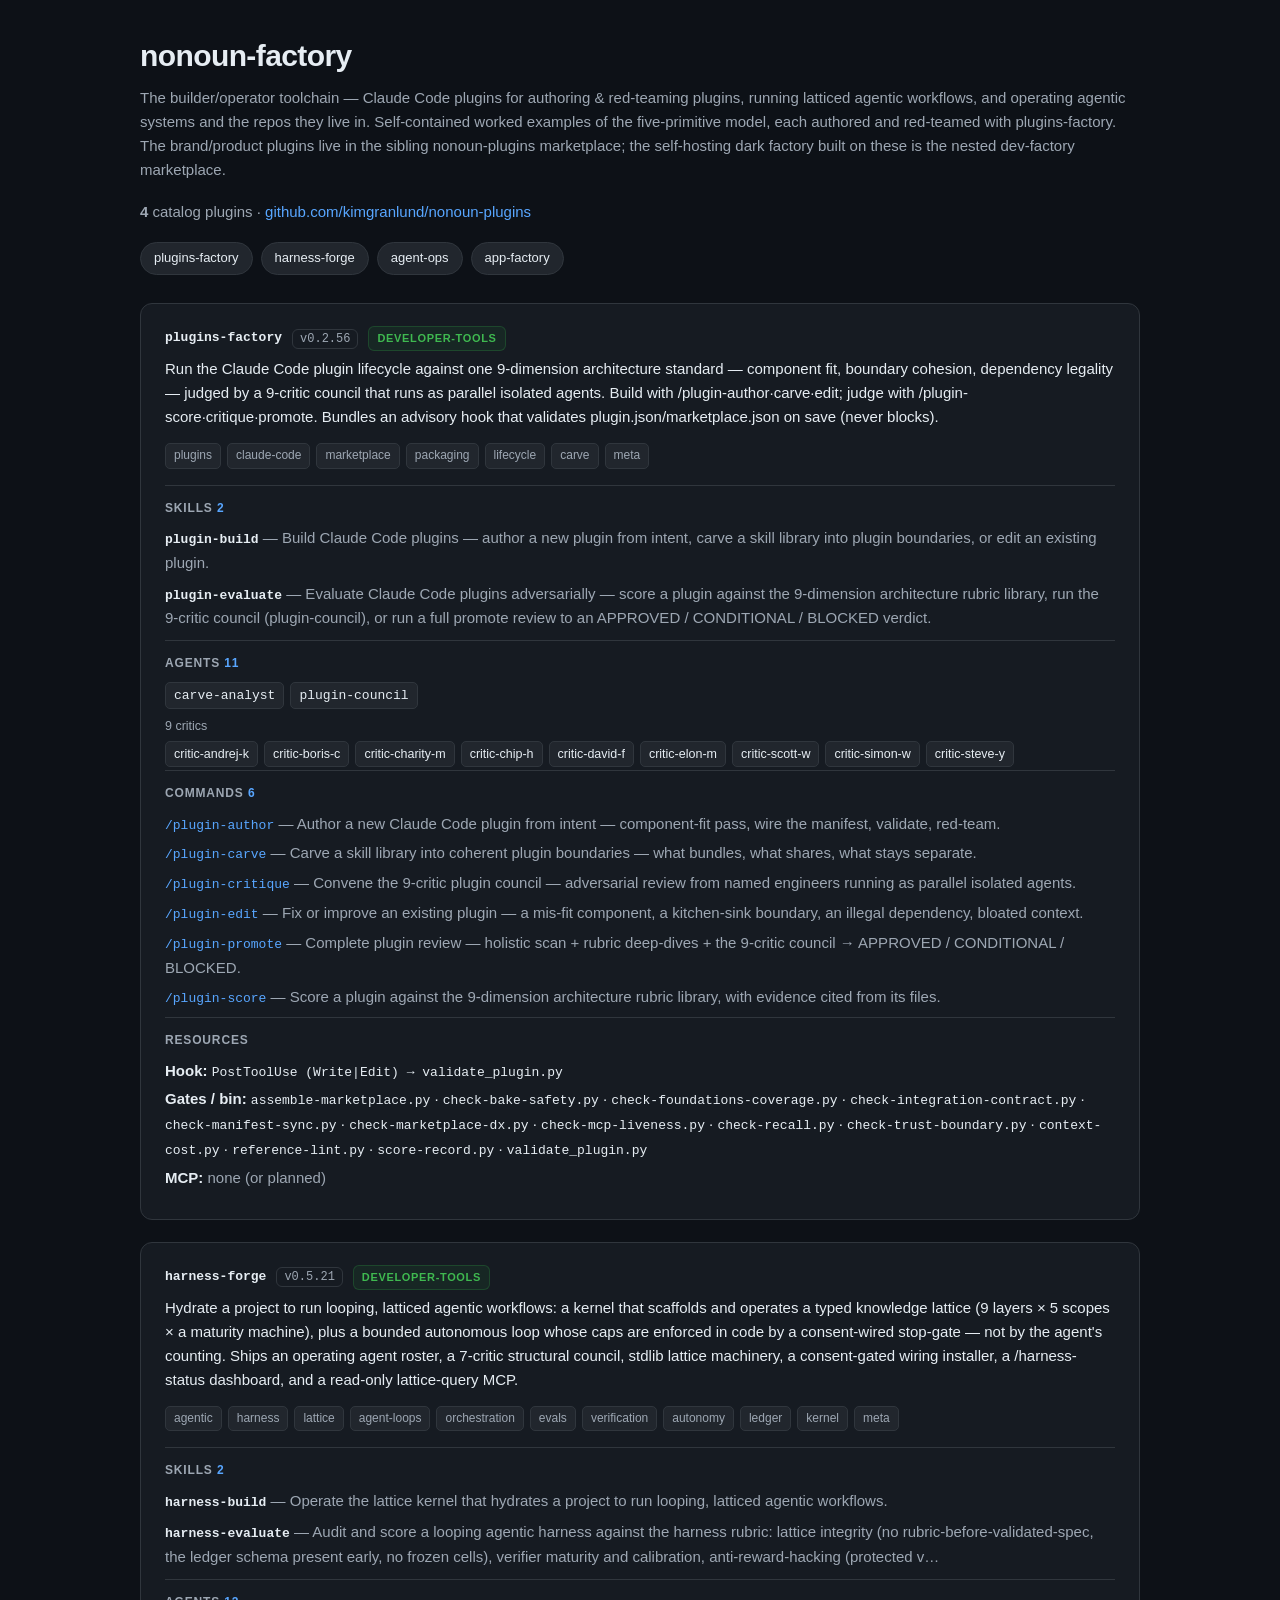
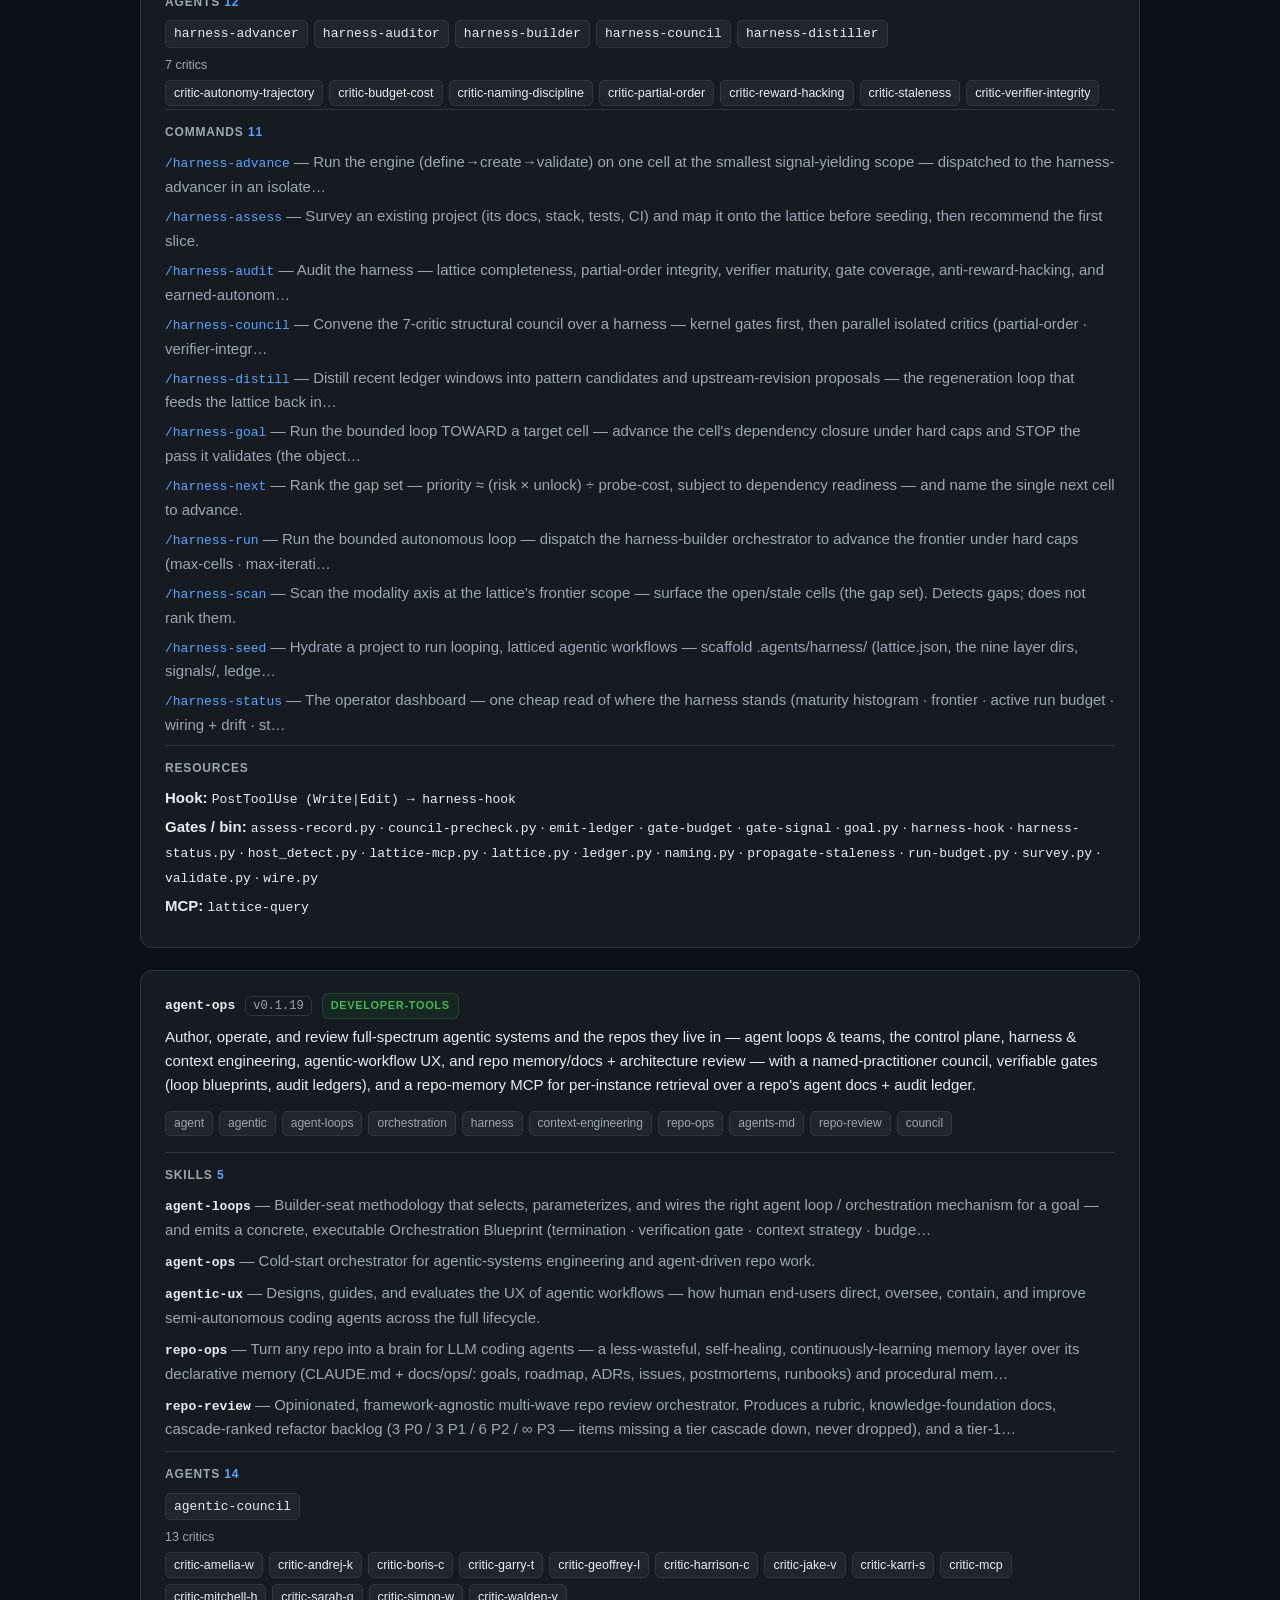
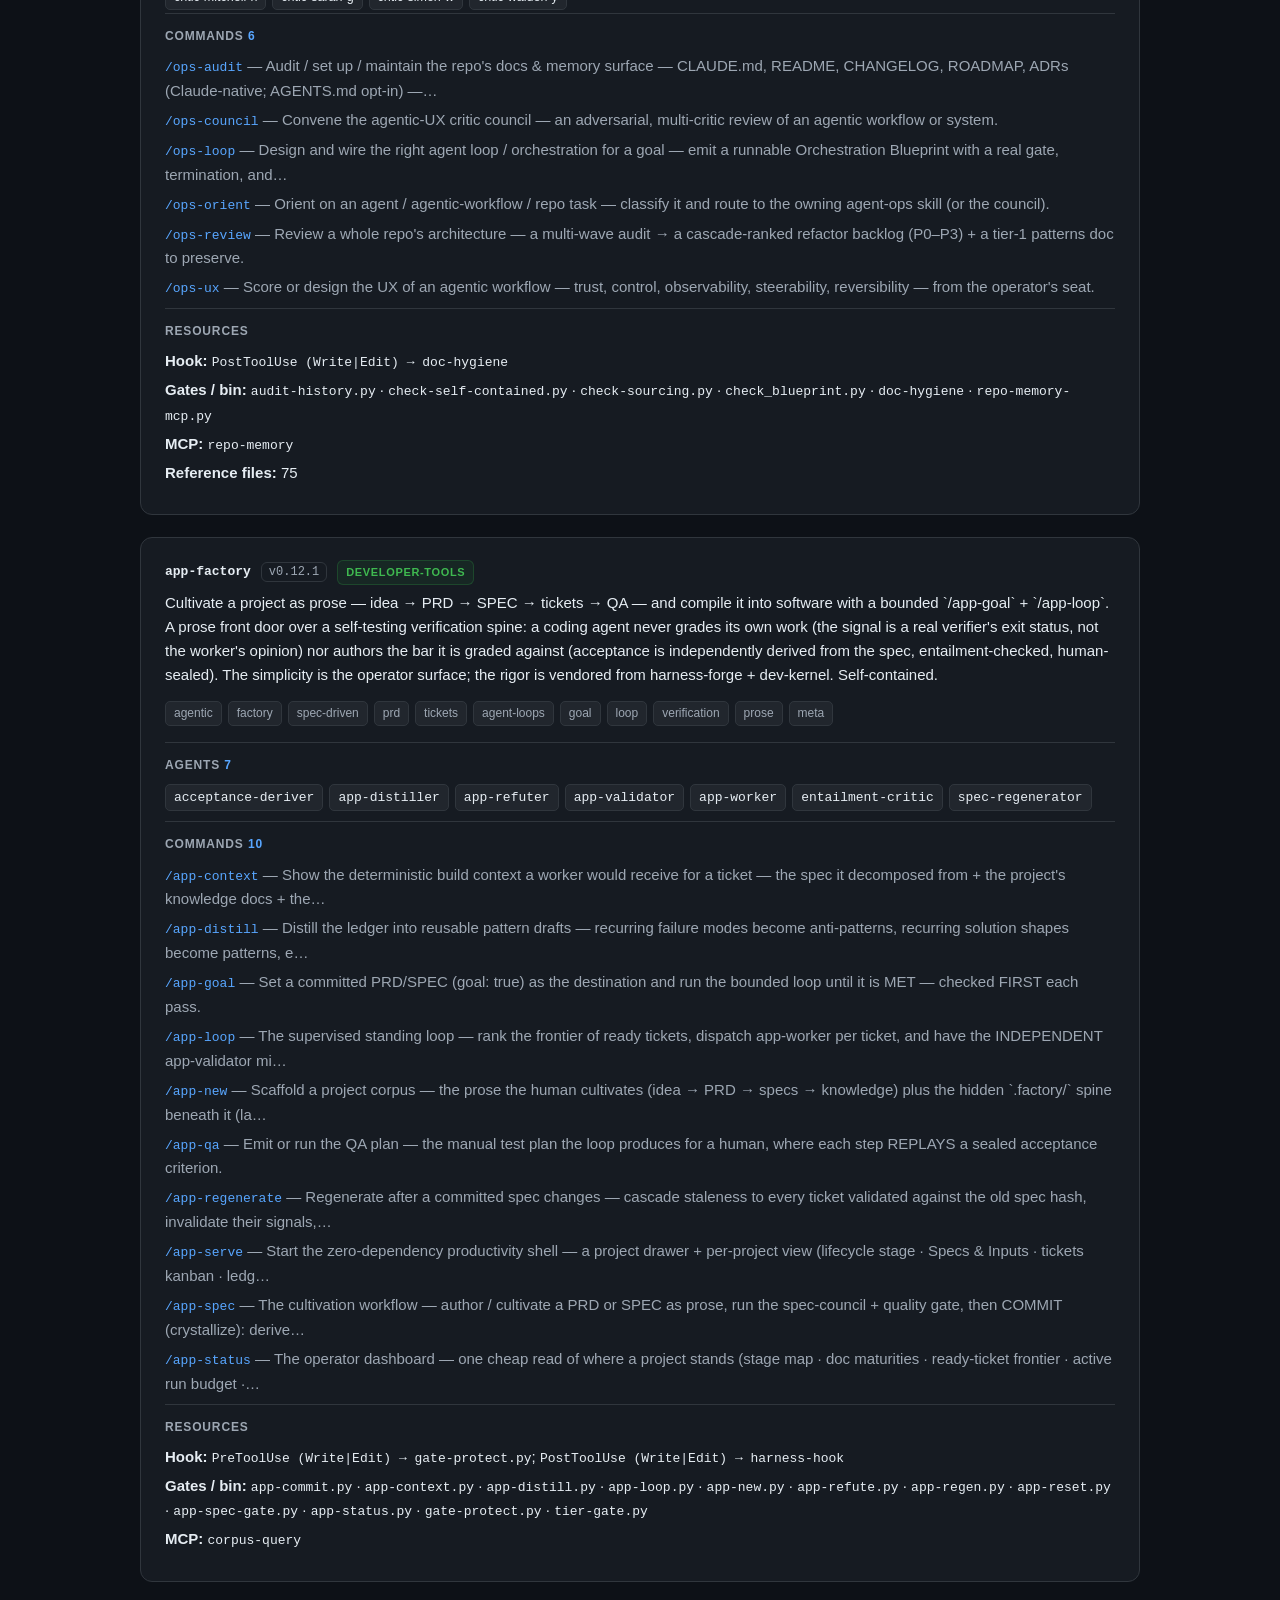
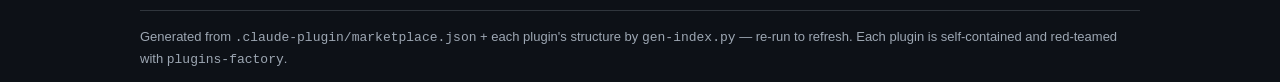
==== commit 60e3f0e4: "plugins-factory 0.2.56: harden the narrow-perimeter probe against the residual fingerprint Council f" ====
--- a/index.html
+++ b/index.html
@@ -37,7 +37,7 @@
 <p class='sub'><b>4</b> catalog plugins · <a href='https://github.com/kimgranlund/nonoun-plugins'>github.com/kimgranlund/nonoun-plugins</a></p></header>
 <nav><a href='#plugins-factory'>plugins-factory</a><a href='#harness-forge'>harness-forge</a><a href='#agent-ops'>agent-ops</a><a href='#app-factory'>app-factory</a></nav>
 <section class='card' id='plugins-factory'>
-<h2><code>plugins-factory</code> <span class='ver'>v0.2.55</span> <span class='cat'>developer-tools</span></h2>
+<h2><code>plugins-factory</code> <span class='ver'>v0.2.56</span> <span class='cat'>developer-tools</span></h2>
 <p class='desc'>Run the Claude Code plugin lifecycle against one 9-dimension architecture standard — component fit, boundary cohesion, dependency legality — judged by a 9-critic council that runs as parallel isolated agents. Build with /plugin-author·carve·edit; judge with /plugin-score·critique·promote. Bundles an advisory hook that validates plugin.json/marketplace.json on save (never blocks).</p>
 <div class='chips'><span class='chip'>plugins</span><span class='chip'>claude-code</span><span class='chip'>marketplace</span><span class='chip'>packaging</span><span class='chip'>lifecycle</span><span class='chip'>carve</span><span class='chip'>meta</span></div>
 <div class='sec'><h3>Skills <span class='n'>2</span></h3>
